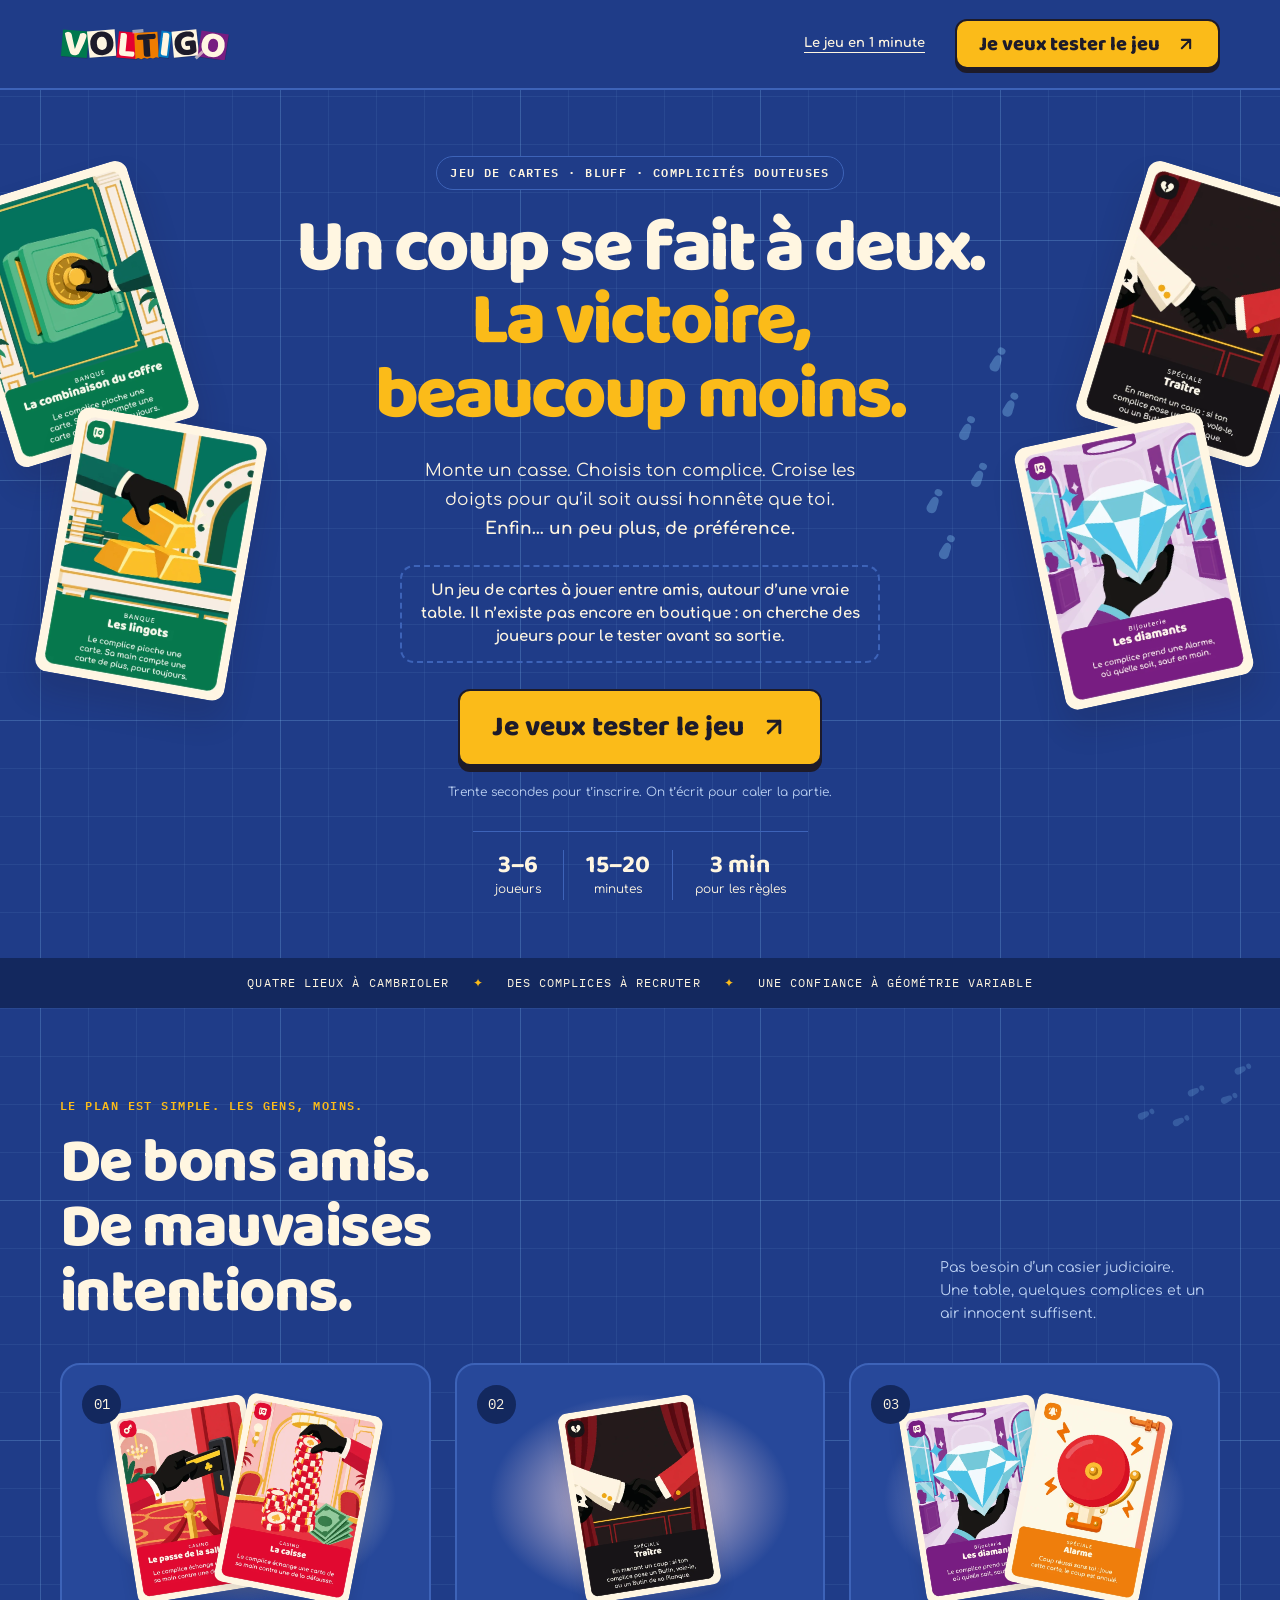
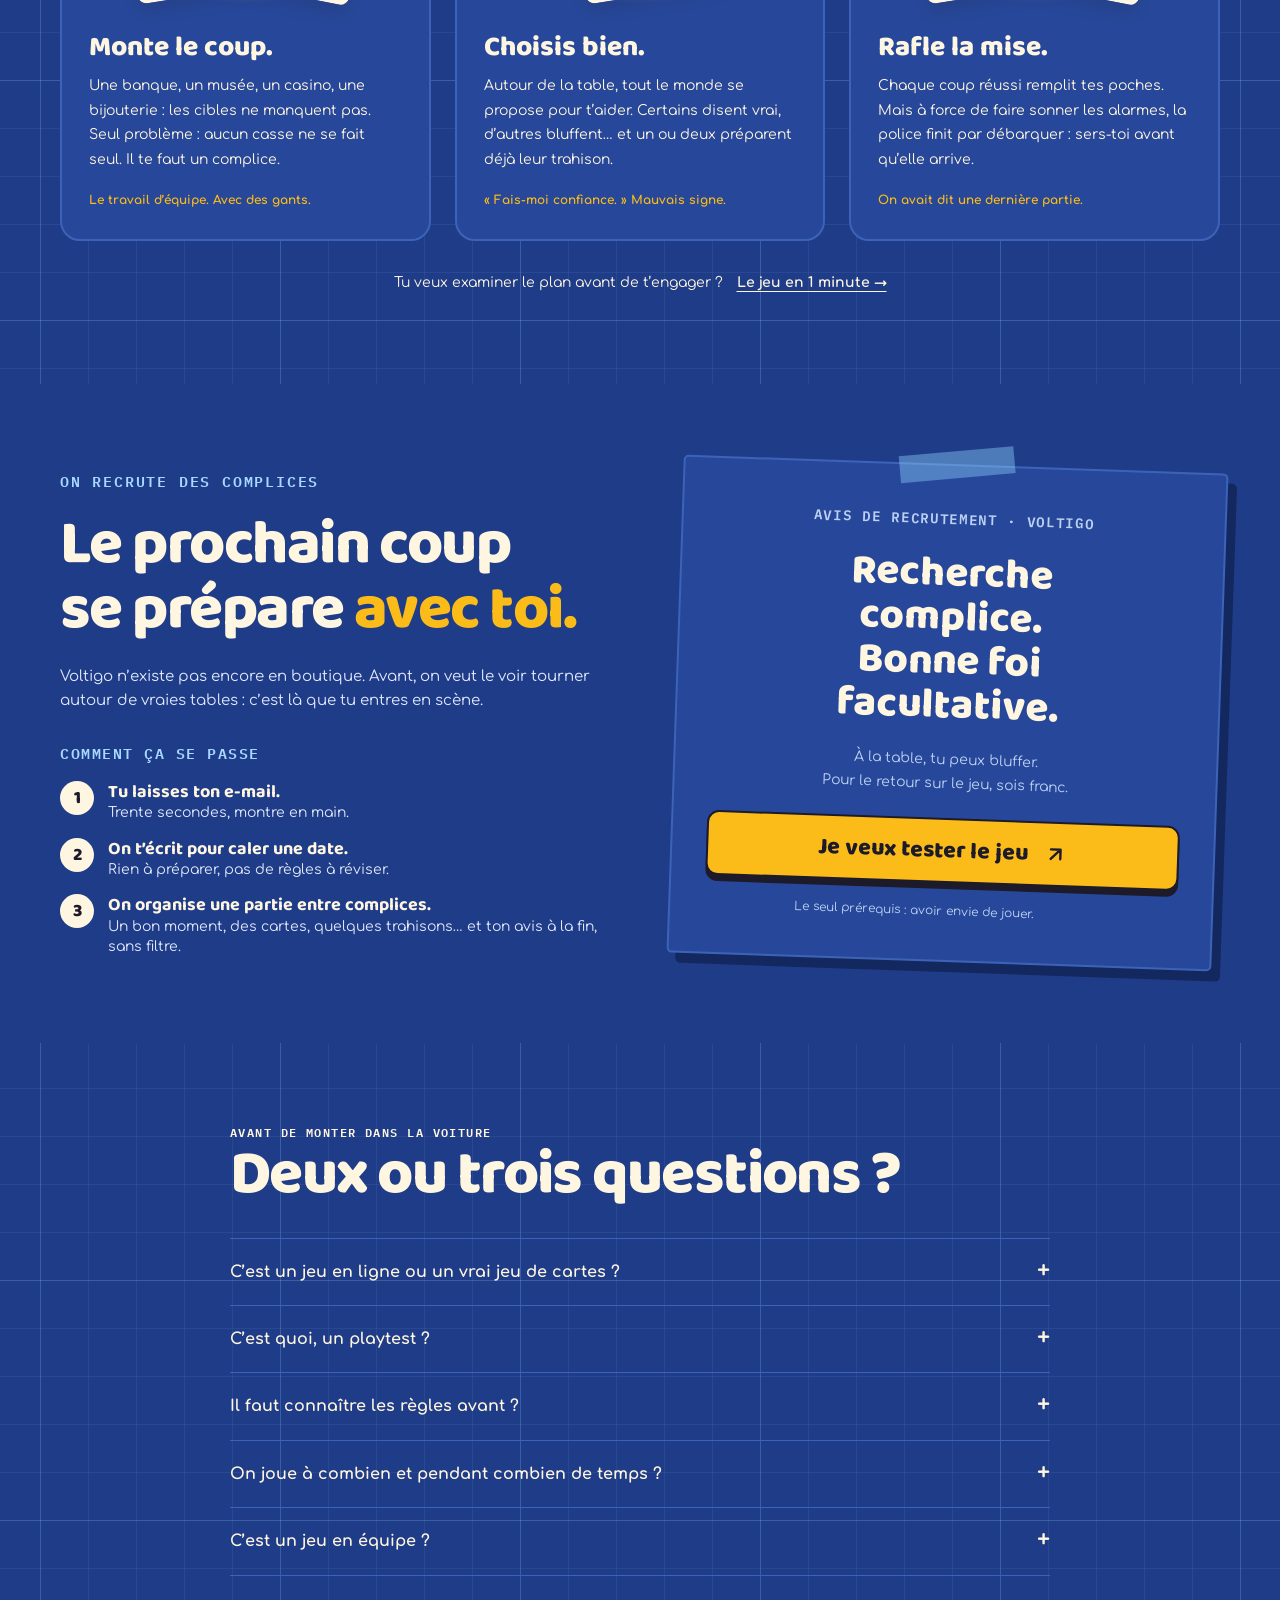
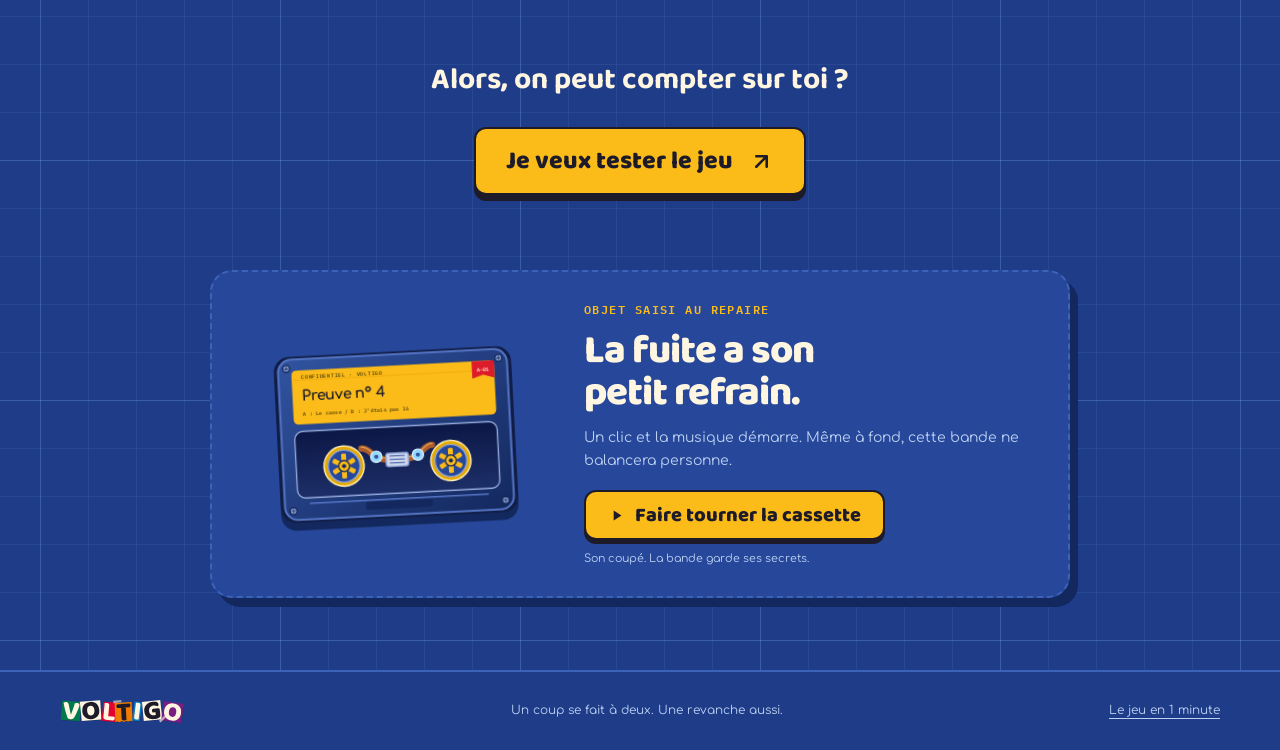
==== index.html @ 8e14813a "Landing hero: mention the launch and what happens after signing up Co-Authored-By: Claude Opus 5.5 <" ====
<!doctype html>
<html lang="fr">
<head>
<meta charset="utf-8"><meta name="viewport" content="width=device-width, initial-scale=1">
<title>Voltigo. Un coup se fait à deux.</title>
<link rel="icon" type="image/svg+xml" href="favicon.svg">
<meta name="description" content="Un jeu de cartes de bluff, à jouer autour d’une vraie table, de 3 à 6 voleurs. On cherche des joueurs pour le tester.">
<meta name="theme-color" content="#1f3c88">
<meta property="og:title" content="Voltigo. Un coup se fait à deux.">
<meta property="og:description" content="Un jeu de cartes de bluff, à jouer autour d’une vraie table, de 3 à 6 voleurs. On cherche des joueurs pour le tester.">
<meta property="og:type" content="website">
<meta property="og:url" content="https://raphaelsimeonin-design.github.io/Voltigo/">
<meta property="og:image" content="https://raphaelsimeonin-design.github.io/Voltigo/og-voltigo.png">
<meta property="og:image:width" content="1200"><meta property="og:image:height" content="630">
<meta property="og:image:alt" content="Voltigo, jeu de bluff pour 3 à 6 voleurs, avec deux mains gantées qui tentent d’attraper le logo.">
<meta name="twitter:card" content="summary_large_image">
<meta name="twitter:title" content="Voltigo. Un coup se fait à deux.">
<meta name="twitter:description" content="Un jeu de cartes de bluff, à jouer autour d’une vraie table, de 3 à 6 voleurs. On cherche des joueurs pour le tester.">
<meta name="twitter:image" content="https://raphaelsimeonin-design.github.io/Voltigo/og-voltigo.png">
<link rel="preconnect" href="https://fonts.googleapis.com"><link rel="preconnect" href="https://fonts.gstatic.com" crossorigin>
<link href="https://fonts.googleapis.com/css2?family=Baloo+2:wght@600;700;800&family=Comfortaa:wght@400;500;600;700&family=IBM+Plex+Mono:wght@400;600&display=swap" rel="stylesheet">
<link rel="stylesheet" href="landing.css"><script src="playtest-config.js" defer></script><script src="landing-music.js" defer></script>
</head>
<body>
<a class="skip" href="#contenu">Aller au contenu</a>
<header class="topbar"><div class="shell"><a class="brand" href="index.html" aria-label="Voltigo — accueil"><img src="voltigo-logo.svg" alt="Voltigo" width="170" height="32"></a><nav class="topnav" aria-label="Navigation principale"><a class="quiet-link" href="regles.html">Le jeu en 1 minute</a><a class="button small" data-playtest href="inscription.html">Je veux tester le jeu <svg class="button-arrow" aria-hidden="true" focusable="false" viewBox="0 0 24 24"><path d="M7 17 17 7M7 7h10v10"/></svg></a></nav></div></header>
<main id="contenu">
<section class="hero" aria-labelledby="hero-title">
<svg class="footprints" viewBox="0 0 90 235" aria-hidden="true"><defs><g id="foot"><ellipse cx="8" cy="4" rx="4" ry="3.4"/><path d="M8 9C3 9 4 16 3 20C2 28 14 28 13 20C12 16 13 9 8 9Z"/></g></defs><use href="#foot" x="20" y="10"/><use href="#foot" x="50" y="46"/><use href="#foot" x="20" y="85"/><use href="#foot" x="50" y="123"/><use href="#foot" x="20" y="165"/><use href="#foot" x="50" y="202"/></svg>
<div class="hero-copy"><p class="eyebrow">Jeu de cartes · Bluff · Complicités douteuses</p><h1 id="hero-title">Un coup se fait à deux.<span>La victoire,<br>beaucoup moins.</span></h1><p class="intro">Monte un casse. Choisis ton complice. Croise les doigts pour qu’il soit aussi honnête que toi.<br><strong>Enfin… un peu plus, de préférence.</strong></p><p class="what">Un jeu de cartes à jouer entre amis, autour d’une vraie table. Il n’existe pas encore en boutique : on cherche des joueurs pour le tester avant sa sortie.</p><a class="button" data-playtest href="inscription.html">Je veux tester le jeu <svg class="button-arrow" aria-hidden="true" focusable="false" viewBox="0 0 24 24"><path d="M7 17 17 7M7 7h10v10"/></svg></a><p class="micro">Trente secondes pour t’inscrire. On t’écrit pour caler la partie.</p><ul class="facts" aria-label="Le jeu en bref"><li><strong>3–6</strong>joueurs</li><li><strong>15–20</strong>minutes</li><li><strong>3 min</strong>pour les règles</li></ul></div>
<div class="card-spread" aria-hidden="true"><img class="scattered c1" src="cartes/01-la-combinaison-du-coffre.webp" width="512" height="715" alt=""><img class="scattered c2" src="cartes/02-les-lingots.webp" width="512" height="715" alt=""><img class="scattered c3" src="cartes/09-traitre.webp" width="512" height="715" alt=""><img class="scattered c4" src="cartes/08-les-diamants.webp" width="512" height="715" alt=""></div>
</section>
<div class="ticker">Quatre lieux à cambrioler <span>✦</span> Des complices à recruter <span>✦</span> Une confiance à géométrie variable</div>
<section class="pitch shell" aria-labelledby="pitch-title"><svg class="footprints" viewBox="0 0 90 235" aria-hidden="true"><use href="#foot" x="20" y="10"/><use href="#foot" x="50" y="46"/><use href="#foot" x="20" y="85"/><use href="#foot" x="50" y="123"/><use href="#foot" x="20" y="165"/></svg><div class="section-top"><div><p class="eyebrow">Le plan est simple. Les gens, moins.</p><h2 id="pitch-title">De bons amis.<br>De mauvaises intentions.</h2></div><p>Pas besoin d’un casier judiciaire.<br>Une table, quelques complices et un air innocent suffisent.</p></div>
<div class="steps">
<article class="step"><span class="number" aria-hidden="true">01</span><div class="step-art card-pair"><img src="cartes/05-le-passe-de-la-salle-privee.webp" alt="La clé du Casino" width="512" height="715" loading="lazy"><img src="cartes/06-la-caisse.webp" alt="Le butin du Casino" width="512" height="715" loading="lazy"></div><h3>Monte le coup.</h3><p>Une banque, un musée, un casino, une bijouterie : les cibles ne manquent pas. Seul problème : aucun casse ne se fait seul. Il te faut un complice.</p><p class="aside">Le travail d’équipe. Avec des gants.</p></article>
<article class="step"><span class="number" aria-hidden="true">02</span><div class="step-art"><img src="cartes/09-traitre.webp" alt="La carte du Traître" width="512" height="715" loading="lazy"></div><h3>Choisis bien.</h3><p>Autour de la table, tout le monde se propose pour t’aider. Certains disent vrai, d’autres bluffent… et un ou deux préparent déjà leur trahison.</p><p class="aside">« Fais-moi confiance. » Mauvais signe.</p></article>
<article class="step"><span class="number" aria-hidden="true">03</span><div class="step-art card-pair"><img src="cartes/08-les-diamants.webp" alt="Les diamants" width="512" height="715" loading="lazy"><img src="cartes/10-alarme.webp" alt="L’Alarme" width="512" height="715" loading="lazy"></div><h3>Rafle la mise.</h3><p>Chaque coup réussi remplit tes poches. Mais à force de faire sonner les alarmes, la police finit par débarquer : sers-toi avant qu’elle arrive.</p><p class="aside">On avait dit une dernière partie.</p></article>
</div><div class="callout"><span>Tu veux examiner le plan avant de t’engager ?</span><a href="regles.html">Le jeu en 1 minute →</a></div></section>
<section class="playtest" aria-labelledby="playtest-title"><div class="shell playtest-grid"><div><p class="eyebrow">On recrute des complices</p><h2 id="playtest-title">Le prochain coup<br>se prépare <span>avec toi.</span></h2><p>Voltigo n’existe pas encore en boutique. Avant, on veut le voir tourner autour de vraies tables : c’est là que tu entres en scène.</p><p class="howto-title">Comment ça se passe</p><ol class="howto"><li><strong>Tu laisses ton e-mail.</strong><span>Trente secondes, montre en main.</span></li><li><strong>On t’écrit pour caler une date.</strong><span>Rien à préparer, pas de règles à réviser.</span></li><li><strong>On organise une partie entre complices.</strong><span>Un bon moment, des cartes, quelques trahisons… et ton avis à la fin, sans filtre.</span></li></ol></div><div class="invitation"><p class="eyebrow">Avis de recrutement · Voltigo</p><h3>Recherche complice.<br>Bonne foi facultative.</h3><p>À la table, tu peux bluffer.<br>Pour le retour sur le jeu, sois franc.</p><a class="button" data-playtest href="inscription.html">Je veux tester le jeu <svg class="button-arrow" aria-hidden="true" focusable="false" viewBox="0 0 24 24"><path d="M7 17 17 7M7 7h10v10"/></svg></a><p class="micro">Le seul prérequis : avoir envie de jouer.</p></div></div></section>
<section class="questions shell" aria-labelledby="faq-title"><p class="eyebrow">Avant de monter dans la voiture</p><h2 id="faq-title">Deux ou trois questions ?</h2><details><summary>C’est un jeu en ligne ou un vrai jeu de cartes ?</summary><p>Un vrai jeu de cartes, qui se joue autour d’une table, entre amis. Il n’existe encore qu’en prototype : c’est pour ça qu’on cherche des joueurs pour le tester.</p></details><details><summary>C’est quoi, un playtest ?</summary><p>C’est une partie d’un jeu encore en développement. Tu joues, tu réagis et tu partages ton avis. Tes retours aident à repérer ce qui fonctionne et ce qu’il faut améliorer.</p></details><details><summary>Il faut connaître les règles avant ?</summary><p>Non. Elles s’expliquent en environ trois minutes. Si tu aimes arriver avec un coup d’avance, <a href="regles.html">les règles et une partie illustrée sont ici</a>.</p></details><details><summary>On joue à combien et pendant combien de temps ?</summary><p>Voltigo se joue de 3 à 6 joueurs. Une partie dure environ 15 à 20 minutes. Juste assez pour monter un beau coup… et réclamer une revanche.</p></details><details><summary>C’est un jeu en équipe ?</summary><p>Les coups se font à deux, mais chacun remplit sa propre Planque. Tu peux changer de complice à chaque tour. Les alliances durent parfois moins longtemps que les chips.</p></details></section>
<div class="bottom-cta"><p>Alors, on peut compter sur toi ?</p><a class="button" data-playtest href="inscription.html">Je veux tester le jeu <svg class="button-arrow" aria-hidden="true" focusable="false" viewBox="0 0 24 24"><path d="M7 17 17 7M7 7h10v10"/></svg></a></div>
<section class="sound-easter" aria-labelledby="sound-title">
<div class="sound-cassette" aria-hidden="true">
  <svg class="cassette-art" viewBox="0 0 360 255" role="presentation">
    <defs>
      <linearGradient id="tape-shell" x1="0" y1="0" x2="1" y2="1"><stop stop-color="#3153a0"/><stop offset="1" stop-color="#13285e"/></linearGradient>
      <linearGradient id="tape-window" x1="0" y1="0" x2="0" y2="1"><stop stop-color="#0b1745"/><stop offset="1" stop-color="#1d2f68"/></linearGradient>
    </defs>
    <rect x="9" y="8" width="342" height="239" rx="22" fill="#101d46"/>
    <rect x="15" y="12" width="330" height="231" rx="19" fill="url(#tape-shell)" stroke="#5474c4" stroke-width="3"/>
    <g class="cassette-screw" fill="#92a6d8" stroke="#13285e" stroke-width="2">
      <circle cx="27" cy="25" r="5"/><circle cx="333" cy="25" r="5"/><circle cx="27" cy="230" r="5"/><circle cx="333" cy="230" r="5"/>
    </g>
    <g stroke="#13285e" stroke-width="1.5" opacity=".8"><path d="M24 25h6M330 25h6M24 230h6M330 230h6"/><path d="M27 22v6M333 22v6M27 227v6M333 227v6"/></g>
    <rect x="34" y="28" width="292" height="78" rx="7" fill="#fbbb19"/>
    <path d="M34 42h292" stroke="#e9a900" stroke-width="1"/>
    <text x="48" y="40" fill="#51400b" font-family="IBM Plex Mono,monospace" font-size="7.5" font-weight="600" letter-spacing="1">CONFIDENTIEL · VOLTIGO</text>
    <text x="48" y="72" fill="#1d1b2a" font-family="Baloo 2,Arial,sans-serif" font-size="21" font-weight="800" letter-spacing="-.4">Preuve n° 4</text>
    <text x="48" y="94" fill="#51400b" font-family="IBM Plex Mono,monospace" font-size="7" font-weight="600" letter-spacing=".3">A : Le casse  /  B : J’étais pas là</text>
    <path d="M294 28h32v25l-16-5-16 5z" fill="#dc1c2b"/>
    <text x="310" y="43" text-anchor="middle" fill="#fff6e1" font-family="IBM Plex Mono,monospace" font-size="7" font-weight="600">A-01</text>
    <rect x="34" y="116" width="292" height="96" rx="12" fill="url(#tape-window)" stroke="#92a6d8" stroke-width="2"/>
    <path d="M129 145c10 0 13 8 21 13 6 4 10 5 18 5h24c8 0 12-1 18-5 8-5 11-13 21-13" fill="none" stroke="#ac5d29" stroke-width="9" stroke-linecap="round"/>
    <path d="M129 143c10 0 13 8 21 13 6 4 10 5 18 5h24c8 0 12-1 18-5 8-5 11-13 21-13" fill="none" stroke="#f4b45d" stroke-width="1.5" stroke-linecap="round"/>
    <g fill="#92d8ff" stroke="#d4efff" stroke-width="2"><circle cx="150" cy="158" r="8"/><circle cx="210" cy="158" r="8"/></g>
    <g fill="#3153a0"><circle cx="150" cy="158" r="3"/><circle cx="210" cy="158" r="3"/></g>
    <rect x="164" y="154" width="32" height="19" rx="3" fill="#d2d9ee" stroke="#92a6d8" stroke-width="2"/>
    <path d="M169 158h22M169 163h22M169 168h22" stroke="#3153a0" stroke-width="1.5"/>
    <g transform="translate(103 169)"><g class="cassette-spool cassette-spool-left">
      <circle r="29" fill="#e5a900" stroke="#fff0bd" stroke-width="2"/>
      <circle r="23" fill="#27489a" stroke="#92a6d8" stroke-width="2"/>
      <g fill="#fbbb19"><rect x="-3.5" y="-18" width="7" height="11" rx="2"/><rect x="-3.5" y="-18" width="7" height="11" rx="2" transform="rotate(60)"/><rect x="-3.5" y="-18" width="7" height="11" rx="2" transform="rotate(120)"/><rect x="-3.5" y="-18" width="7" height="11" rx="2" transform="rotate(180)"/><rect x="-3.5" y="-18" width="7" height="11" rx="2" transform="rotate(240)"/><rect x="-3.5" y="-18" width="7" height="11" rx="2" transform="rotate(300)"/></g>
      <circle r="8" fill="#fbbb19" stroke="#13285e" stroke-width="2"/><circle r="3" fill="#13285e"/>
    </g></g>
    <g transform="translate(257 169)"><g class="cassette-spool cassette-spool-right">
      <circle r="29" fill="#e5a900" stroke="#fff0bd" stroke-width="2"/>
      <circle r="23" fill="#27489a" stroke="#92a6d8" stroke-width="2"/>
      <g fill="#fbbb19"><rect x="-3.5" y="-18" width="7" height="11" rx="2"/><rect x="-3.5" y="-18" width="7" height="11" rx="2" transform="rotate(60)"/><rect x="-3.5" y="-18" width="7" height="11" rx="2" transform="rotate(120)"/><rect x="-3.5" y="-18" width="7" height="11" rx="2" transform="rotate(180)"/><rect x="-3.5" y="-18" width="7" height="11" rx="2" transform="rotate(240)"/><rect x="-3.5" y="-18" width="7" height="11" rx="2" transform="rotate(300)"/></g>
      <circle r="8" fill="#fbbb19" stroke="#13285e" stroke-width="2"/><circle r="3" fill="#13285e"/>
    </g></g>
    <path d="M51 220h258" stroke="#5474c4" stroke-width="2"/>
    <g fill="#13285e"><rect x="132" y="222" width="96" height="12" rx="3"/><rect x="139" y="225" width="14" height="6" rx="1"/><rect x="161" y="225" width="14" height="6" rx="1"/><rect x="185" y="225" width="14" height="6" rx="1"/><rect x="207" y="225" width="14" height="6" rx="1"/></g>
  </svg>
</div>
<div class="sound-copy">
  <p class="eyebrow">Objet saisi au repaire</p>
  <h2 id="sound-title">La fuite a son petit refrain.</h2>
  <p class="sound-warning">Un clic et la musique démarre. Même à fond, cette bande ne balancera personne.</p>
  <button class="button small sound-toggle" type="button" id="heist-toggle" aria-controls="heist-audio">
    <svg class="sound-toggle-icon" viewBox="0 0 24 24" aria-hidden="true"><path data-heist-icon="play" d="M8 5v14l11-7z"/><path data-heist-icon="pause" d="M7 5h4v14H7zM15 5h4v14h-4z" hidden/></svg>
    <span data-heist-label>Faire tourner la cassette</span>
  </button>
  <p class="sound-status" id="heist-status" role="status" aria-live="polite">Son coupé. La bande garde ses secrets.</p>
  <audio id="heist-audio" preload="none"><source src="song.mp3" type="audio/mpeg">Ton navigateur ne peut pas lire ce fichier audio.</audio>
</div>
</section>
</main><footer class="footer"><div class="shell"><img src="voltigo-logo.svg" alt="Voltigo" width="125" height="24"><span>Un coup se fait à deux. Une revanche aussi.</span><a href="regles.html">Le jeu en 1 minute</a></div></footer>
</body></html>
---- landing.css ----
:root{--cream:#fff6e1;--ink:#fff6e1;--green:#00794e;--gold:#fbbb19;--blue:#1f3c88;--bg:#1f3c88;--muted:#bbd0f2;--line:#3d63b8;--paper:#27489a;--surface-2:#2e54ab;--plaque:#13285e;--sky:#92d8ff;--button-ink:#1d1b2a;--plan-fin:rgba(146,216,255,.08);--plan-gros:rgba(146,216,255,.16);color-scheme:dark}
*{box-sizing:border-box}html{scroll-behavior:smooth;scroll-padding-top:100px}body{margin:0;color:var(--ink);background:var(--cream);font-family:Comfortaa,Arial,sans-serif;line-height:1.65}a{color:inherit}button,input{font:inherit}img{max-width:100%;display:block}h1,h2,h3,.button,.display{font-family:'Baloo 2',Arial,sans-serif;font-weight:800;line-height:1.05}h1,h2,h3,p{margin:0}h1,h2{text-wrap:balance}h2{font-size:clamp(36px,5vw,62px);letter-spacing:-.025em}h3{font-size:28px}p{max-width:60ch}.shell{width:min(1160px,calc(100% - 48px));margin-inline:auto}.skip{position:fixed;top:8px;left:8px;transform:translateY(-160%);z-index:100;background:var(--cream);padding:12px}.skip:focus{transform:none}a:focus-visible,button:focus-visible,input:focus-visible,summary:focus-visible{outline:3px solid #007ac3;outline-offset:5px}.topbar{position:sticky;top:0;z-index:30;background:var(--cream);border-bottom:2px solid var(--line)}.topbar .shell{min-height:88px;display:flex;align-items:center;justify-content:space-between;gap:24px}.brand{display:block;flex:none;width:170px}.topnav{display:flex;align-items:center;gap:30px}.quiet-link{font-size:13px;text-underline-offset:5px;font-weight:700}.button{display:inline-flex;align-items:center;justify-content:center;gap:16px;min-height:64px;padding:17px 30px;background:var(--gold);color:var(--ink);border:2px solid var(--ink);border-radius:12px;box-shadow:0 6px 0 var(--ink);font-size:25px;text-decoration:none;cursor:pointer;transition:transform .18s,box-shadow .18s;line-height:1.2;text-align:center}.button:hover{transform:translateY(-2px);box-shadow:0 8px 0 var(--ink);background:#ffc936}.button:active{transform:translateY(4px);box-shadow:0 2px 0 var(--ink)}.button.small{min-height:48px;padding:11px 22px;font-size:20px;box-shadow:0 4px 0 var(--ink)}.eyebrow{font-family:'IBM Plex Mono',monospace;font-size:12px;font-weight:600;text-transform:uppercase;letter-spacing:.12em}.blueprint{background-image:linear-gradient(#8a5a0010 1px,transparent 1px),linear-gradient(90deg,#8a5a0010 1px,transparent 1px);background-size:48px 48px}.hero{position:relative;isolation:isolate;overflow:hidden;padding:66px 0 58px;min-height:690px}.hero-copy{position:relative;z-index:2;max-width:720px;margin:auto;text-align:center}.hero .eyebrow{display:inline-block;border:1px solid var(--line);background:var(--cream);padding:6px 13px;border-radius:30px;margin-bottom:22px}.hero h1{font-size:clamp(48px,5.8vw,80px);letter-spacing:-.04em;line-height:.99}.hero h1 span{color:var(--green);display:block}.hero .intro{max-width:470px;margin:25px auto 27px;font-size:17px;line-height:1.7}.hero .button{font-size:28px;padding:20px 32px;min-height:76px}.micro{font-size:12px;line-height:1.5}.hero .micro{margin:17px auto 24px;color:var(--muted)}.facts{display:flex;justify-content:center;gap:0;list-style:none;padding:0;margin:30px auto 0;width:fit-content;border-top:1px solid var(--line);padding-top:18px}.facts li{padding:0 22px;font-size:12px}.facts li+li{border-left:1px solid var(--line)}.facts strong{display:block;font-family:'Baloo 2',sans-serif;font-size:25px;line-height:1.2}.scattered{position:absolute;width:clamp(140px,15vw,210px);height:auto;border-radius:13px;box-shadow:0 20px 30px #1d1b2a28;z-index:1;pointer-events:none}.c1{left:max(-65px,calc(50% - 665px));top:90px;transform:rotate(-17deg)}.c2{left:max(-35px,calc(50% - 585px));top:330px;transform:rotate(10deg)}.c3{right:max(-65px,calc(50% - 660px));top:90px;transform:rotate(17deg)}.c4{right:max(-35px,calc(50% - 590px));top:337px;transform:rotate(-12deg)}.stamp{display:inline-block;border:2px solid currentColor;color:var(--green);font-family:'IBM Plex Mono',monospace;letter-spacing:.08em;text-transform:uppercase;font-weight:600;padding:5px 13px;rotate:-5deg;font-size:12px}.footprints{position:absolute;width:90px;height:235px;fill:#b99a55;opacity:.32;pointer-events:none;z-index:0}.hero .footprints{left:calc(50% + 290px);top:245px;rotate:24deg}.ticker{background:var(--ink);color:var(--cream);padding:15px 24px;text-align:center;font-family:'IBM Plex Mono',monospace;text-transform:uppercase;font-size:12px;letter-spacing:.09em}.ticker span{color:var(--gold);margin:0 15px}.pitch{position:relative;padding:88px 0 90px}.section-top{display:flex;align-items:end;justify-content:space-between;gap:35px;margin-bottom:38px}.section-top h2{max-width:650px}.section-top .eyebrow{margin-bottom:14px;color:var(--green)}.section-top>p{max-width:280px;color:var(--muted);font-size:14px}.steps{display:grid;grid-template-columns:repeat(3,1fr);gap:24px}.step{position:relative;padding:25px 27px 28px;background:var(--paper);border:2px solid var(--line);border-radius:20px}.step .number{display:inline-grid;place-items:center;width:39px;height:39px;background:var(--ink);color:var(--cream);border-radius:50%;font-family:'IBM Plex Mono',monospace;font-size:14px;position:absolute;top:20px;left:20px;z-index:2}.step-art{height:218px;position:relative;display:flex;align-items:center;justify-content:center;margin-bottom:25px}.step-art img{height:192px;width:auto;border-radius:9px;box-shadow:0 9px 14px #1d1b2a20;transform:rotate(-9deg)}.step-art img+img{margin-left:-30px;transform:rotate(11deg)}.step:nth-child(1) .step-art{background:radial-gradient(ellipse,#fff6e1 0,transparent 68%)}.step:nth-child(2) .step-art{background:radial-gradient(ellipse,#fadaDe 0,transparent 68%)}.step:nth-child(3) .step-art{background:radial-gradient(ellipse,#ded5eb 0,transparent 68%)}.step h3{margin-bottom:12px}.step p{font-size:14px;line-height:1.75}.step .aside{font-size:12px;margin-top:18px;color:var(--green);font-weight:700}.callout{margin-top:30px;display:flex;justify-content:center;gap:14px;align-items:center;font-size:14px;text-align:center}.callout a{font-weight:700;text-underline-offset:4px}.playtest{background:var(--blue);color:var(--cream);position:relative;overflow:hidden;padding:80px 0}.playtest-grid{display:grid;grid-template-columns:1fr 1fr;gap:70px;align-items:center}.playtest .eyebrow{color:#a7d8ff;margin-bottom:18px}.playtest h2{margin-bottom:22px}.playtest h2 span{color:var(--gold)}.playtest p{font-size:15px;color:#e1e8fa}.checklist{padding:0;margin:24px 0 0;list-style:none;display:grid;gap:12px;font-size:14px}.checklist li{display:flex;gap:12px}.checklist-arrow{width:1.1em;height:1.1em;flex:none;margin-top:.2em;fill:none;stroke:var(--gold);stroke-width:2.5;stroke-linecap:round;stroke-linejoin:round}.invitation{position:relative;background:var(--cream);color:var(--ink);padding:40px 34px;border:2px solid var(--ink);box-shadow:9px 10px 0 #13285e;rotate:2deg;border-radius:5px;text-align:center}.invitation::before{content:'';position:absolute;width:115px;height:27px;background:#fff6e199;left:calc(50% - 57px);top:-15px;rotate:-7deg}.invitation .eyebrow{color:var(--muted);margin:0 0 23px}.invitation h3{font-size:42px;max-width:330px;margin:0 auto 20px}.invitation p{color:var(--muted);font-size:14px;margin:0 auto 23px}.invitation .button{width:100%;font-size:23px}.invitation .micro{margin:19px 0 0;font-size:12px}.questions{padding:80px 0;max-width:820px}.questions h2{margin-bottom:30px}.questions details{border-top:1px solid var(--line);padding:20px 0}.questions details:last-child{border-bottom:1px solid var(--line)}.questions summary{font-weight:700;font-size:16px;cursor:pointer;list-style:none;display:flex;justify-content:space-between;gap:24px}.questions summary::-webkit-details-marker{display:none}.questions summary::after{content:'+';font-size:24px;line-height:1}.questions details[open] summary::after{content:'−'}.questions details p{font-size:14px;color:var(--muted);margin-top:15px;max-width:68ch}.bottom-cta{text-align:center;padding:0 24px 75px}.bottom-cta p{margin:0 auto 22px;font-family:'Baloo 2',sans-serif;font-size:30px;font-weight:700}.footer{border-top:2px solid var(--line);padding:27px 0;background:var(--bg)}.footer .shell{display:flex;justify-content:space-between;align-items:center;gap:25px;font-size:12px;color:var(--muted)}.footer img{width:125px}.footer a{text-underline-offset:4px}.signup-page{min-height:100vh}.signup{max-width:580px;padding:64px 0 80px;margin:auto}.signup h1{font-size:clamp(44px,6vw,64px);margin:20px 0}.signup>p{color:var(--muted);margin-bottom:27px}.form-card{background:var(--paper);border:2px solid var(--line);border-radius:18px;padding:30px}.form-card label{display:block;font-size:14px;font-weight:700;margin-bottom:8px}.form-card label span{font-weight:400;color:var(--muted);font-size:12px}.form-card input{width:100%;min-height:52px;background:white;border:2px solid var(--line);border-radius:8px;padding:10px 13px;color:var(--ink);margin-bottom:23px}.form-card .button{width:100%;margin:9px 0 22px}.form-card .micro{color:var(--muted)}.form-card button:disabled{cursor:not-allowed;transform:none;box-shadow:none;background:var(--line);color:#554d40;border-color:var(--line)}.form-status{font-size:14px;padding:13px 15px;border-left:3px solid var(--green);background:#e7efdf;margin-bottom:24px}.signup-back{display:inline-block;margin-top:25px;font-size:13px;text-underline-offset:4px}[hidden]{display:none!important}
@media(min-width:1500px){.hero{padding-top:80px;padding-bottom:74px}}
@media(max-width:1050px){.hero-copy{max-width:610px}.hero h1{font-size:64px}.scattered{width:160px}.c1{left:-90px}.c2{left:-70px}.c3{right:-90px}.c4{right:-70px}.playtest-grid{gap:40px}.step{padding-inline:20px}}
@media(max-width:760px){.shell{width:calc(100% - 36px)}.topbar .shell{min-height:76px;gap:15px}.brand{width:126px}.topnav{gap:15px}.topnav .quiet-link{display:none}.button.small{font-size:17px;padding:10px 13px;min-height:44px}.hero{padding:40px 18px 38px;min-height:auto}.hero-copy{max-width:550px}.hero h1{font-size:clamp(43px,8.6vw,63px)}.hero .eyebrow{font-size:10px;letter-spacing:.07em;margin-bottom:22px}.hero .intro{font-size:15px;max-width:350px;margin-block:22px}.hero .button{font-size:23px;min-height:66px;padding:16px 22px}.hero .micro{max-width:260px}.hero .footprints{display:none}.scattered{position:relative;top:auto;left:auto;right:auto;width:95px;border-radius:7px;grid-row:1;box-shadow:0 10px 16px #1d1b2a22}.card-spread{height:154px;display:flex;justify-content:center;align-items:center;gap:6px;margin-top:20px;position:relative;z-index:1}.c1{transform:rotate(-17deg) translateY(10px)}.c2{transform:rotate(-5deg);margin-left:-22px}.c3{transform:rotate(7deg);margin-left:-22px}.c4{transform:rotate(19deg) translateY(10px);margin-left:-22px}.facts{margin-top:24px;padding-top:15px}.facts li{padding:0 13px;font-size:10px}.facts strong{font-size:23px}.ticker{font-size:10px;padding:16px}.ticker span{margin:0 5px}.pitch{padding-block:55px}.section-top{display:block}.section-top>p{margin-top:18px;max-width:100%}.steps{grid-template-columns:1fr;gap:20px}.step{display:grid;grid-template-columns:135px 1fr;column-gap:18px;align-items:center;padding:20px}.step-art{grid-row:1 / 4;height:175px;margin:0}.step-art img{height:146px}.step .number{width:29px;height:29px;top:11px;left:10px;font-size:11px}.step h3{font-size:25px;margin-bottom:8px}.step p{font-size:12px;line-height:1.65}.step .aside{font-size:11px;margin-top:10px}.callout{display:block}.callout a{display:block;margin-top:8px}.playtest{padding:55px 0}.playtest-grid{grid-template-columns:1fr;gap:45px}.invitation{rotate:1deg;padding:32px 24px;margin-inline:5px}.invitation h3{font-size:36px}.questions{padding-block:55px}.questions summary{font-size:14px}.footer .shell{flex-wrap:wrap;justify-content:center;text-align:center}.signup{padding-block:35px 55px}.form-card{padding:24px}.bottom-cta{padding-bottom:55px}.bottom-cta p{font-size:26px}}
@media(max-width:380px){.brand{width:102px}.button.small{font-size:15px;padding-inline:10px}.hero h1{font-size:41px}.step{grid-template-columns:100px 1fr;padding:18px;gap:15px}.step-art img{height:122px}.step-art img+img{margin-left:-45px}.facts li{padding-inline:9px}}
@media(prefers-reduced-motion:reduce){html{scroll-behavior:auto}*,*::before,*::after{transition:none!important;animation:none!important}}
.pitch>.footprints{right:0;top:18px;rotate:65deg;width:62px;height:162px;opacity:.2}.topnav{min-width:0}
@media(max-width:760px){.topnav{flex:1;justify-content:flex-end}.topnav .button.small{max-width:190px;gap:8px;font-size:16px}.pitch>.footprints{display:none}}
@media(max-width:380px){.brand{width:90px}.topnav .button.small{font-size:15px;max-width:180px}}
.form-status[data-kind="error"]{background:#fadaDe;border-color:#dc1c2b;color:#651421}.form-status[data-kind="success"]{padding:24px;font-size:18px;margin-bottom:0}.form-card[aria-busy="true"] .button{cursor:wait}

/* Remerciement après réception de la demande de playtest. */
.thanks{max-width:1120px;text-align:center;padding-block:24px 36px}
.thanks-summary{min-width:0}
.thanks-listening{min-width:0}
.thanks-cards{height:115px;display:flex;align-items:center;justify-content:center;position:relative;margin-bottom:10px}
.thanks-cards img{width:82px;height:auto;border-radius:7px;box-shadow:0 10px 22px #1d1b2a25;transform:rotate(-15deg)}
.thanks-cards img:last-child{transform:rotate(13deg);margin-left:16px}
.thanks-check{position:absolute;left:calc(50% - 21px);top:43px;z-index:1;display:grid;place-items:center;width:42px;height:42px;border-radius:50%;background:var(--green);color:var(--cream);border:3px solid var(--cream);font-size:23px;font-weight:700}
.thanks h1{font-size:clamp(38px,4.2vw,50px);letter-spacing:-.03em;margin:15px 0 12px}
.thanks h1 span{color:var(--green)}
.thanks-lead{margin:0 auto;font-size:16px;line-height:1.7;max-width:540px}
.thanks-note{max-width:560px;margin:17px auto;background:var(--paper);border:2px solid var(--line);border-radius:18px;padding:18px 22px}
.thanks-note>p{font-size:14px;margin:auto}
.thanks-note .thanks-joke{font-family:'Baloo 2',sans-serif;font-size:22px;line-height:1.2;color:var(--green);margin-top:14px;font-weight:700}
.thanks-summary>.button{margin-top:2px}
.thanks-summary>.micro{margin:14px auto 0;color:var(--muted);max-width:450px}
.thanks-listen{max-width:38ch;margin:0 auto 22px;padding-top:8px}
.thanks-listening .sound-easter{width:100%;max-width:none;margin:0;padding:24px;grid-template-columns:minmax(130px,.8fr) minmax(0,1.2fr);gap:22px}
.thanks-listening .sound-cassette{max-width:200px}
.thanks-listening .sound-copy h2{font-size:clamp(27px,3.4vw,35px)}
.thanks-listening .sound-copy .sound-warning{font-size:13px;margin-bottom:14px}
.thanks-listening .sound-toggle{font-size:15px;padding-inline:12px;gap:7px}
.thanks>.signup-back{grid-column:1/-1;justify-self:center;margin-top:12px}
@media(min-width:1000px){.thanks{display:grid;grid-template-columns:minmax(0,1.05fr) minmax(0,.95fr);column-gap:42px;row-gap:0;align-items:center}}
@media(max-width:999px){.thanks{padding-block:28px 45px}.thanks-summary{margin-bottom:25px}.thanks-listen{padding-top:0;margin-bottom:22px}.thanks-listening .sound-easter{width:min(100%,680px);margin-inline:auto}}
@media(max-width:760px){.thanks-cards{height:135px;margin-bottom:20px}.thanks-cards img{width:85px}.thanks-check{top:52px}.thanks-lead{font-size:15px}.thanks-note{padding:21px}.thanks-summary>.button{font-size:22px;padding-inline:20px}.thanks-listen{margin-bottom:24px;padding-top:4px}.thanks-listening .sound-easter{width:min(100%,500px);grid-template-columns:1fr;gap:22px;margin:0 auto;padding:23px 20px}}

/* Même palette bleue et même trame de plan que la page de règles. */
body,.topbar,.skip,.hero .eyebrow{background-color:var(--bg)}
body,.blueprint{background-image:linear-gradient(to right,var(--plan-gros) 1px,transparent 1px),linear-gradient(to bottom,var(--plan-gros) 1px,transparent 1px),linear-gradient(to right,var(--plan-fin) 1px,transparent 1px),linear-gradient(to bottom,var(--plan-fin) 1px,transparent 1px);background-size:240px 240px,240px 240px,48px 48px,48px 48px;background-position:50% 0}
.hero h1 span,.thanks h1 span,.thanks-note .thanks-joke,.stamp,.section-top .eyebrow,.step .aside{color:var(--gold)}
.footprints{fill:var(--sky)}
.button{color:var(--button-ink);border-color:var(--button-ink);box-shadow:0 6px 0 var(--button-ink)}
.button.small{box-shadow:0 4px 0 var(--button-ink)}
.button:hover{box-shadow:0 8px 0 var(--button-ink)}
.button:active{box-shadow:0 2px 0 var(--button-ink)}
.ticker,.step .number{background:var(--plaque);color:var(--cream)}
.invitation{background:var(--paper);color:var(--ink);border-color:var(--line)}
.invitation::before{background:#92d8ff66}
.invitation p,.invitation .eyebrow{color:var(--muted)}
.form-card input{background:var(--surface-2);color:var(--ink)}
.form-card input::placeholder{color:var(--muted);opacity:1}
.form-status{background:#1b4e3a;color:var(--cream);border-color:#9ccc8f}
.form-status[data-kind="error"]{background:#5a1f2a;color:var(--cream);border-color:#ff6b6b}
.form-card button:disabled{background:var(--line);color:var(--cream);border-color:var(--line);box-shadow:none}
a:focus-visible,button:focus-visible,input:focus-visible,summary:focus-visible{outline-color:var(--sky)}

.button-arrow{width:1em;height:1em;flex:none;fill:none;stroke:currentColor;stroke-width:2.5;stroke-linecap:round;stroke-linejoin:round}

.sound-easter{width:min(860px,calc(100% - 48px));margin:0 auto 72px;padding:28px 34px;display:grid;grid-template-columns:minmax(190px,.8fr) minmax(0,1.2fr);gap:38px;align-items:center;background:var(--paper);border:2px dashed var(--line);border-radius:22px;box-shadow:8px 9px 0 var(--plaque);color:var(--ink)}
.sound-cassette{width:100%;max-width:250px;aspect-ratio:360/255;margin:8px auto;rotate:-3deg;filter:drop-shadow(0 8px 0 #13285e)}
.cassette-art{display:block;width:100%;height:100%;overflow:visible}
.sound-copy .eyebrow{margin-bottom:10px;color:var(--gold)}
.sound-copy h2{margin-bottom:12px;font-size:clamp(29px,4vw,40px)}
.sound-copy .sound-warning{margin:0 0 18px;color:var(--muted);font-size:14px;line-height:1.65}
.sound-copy .sound-warning strong{color:var(--ink)}
.sound-toggle{gap:10px;font-size:17px}
.sound-toggle-icon{width:17px;height:17px;flex:none;fill:currentColor}
.sound-status{min-height:1.5em;margin:10px 0 0;color:var(--muted);font-size:11px}
.sound-easter.is-playing .cassette-spool-left{animation:heist-reel 1.8s linear infinite;transform-box:fill-box;transform-origin:center}
.sound-easter.is-playing .cassette-spool-right{animation:heist-reel-reverse 1.8s linear infinite;transform-box:fill-box;transform-origin:center}
.sound-easter audio{display:none}
@keyframes heist-reel{to{transform:rotate(360deg)}}
@keyframes heist-reel-reverse{to{transform:rotate(-360deg)}}
@media(max-width:760px){.sound-easter{width:calc(100% - 36px);grid-template-columns:1fr;gap:22px;margin-bottom:54px;padding:23px 20px}.sound-cassette{max-width:220px}.sound-copy{text-align:center}.sound-copy .eyebrow,.sound-copy .sound-warning,.sound-copy .sound-status{margin-inline:auto}.sound-toggle{margin-inline:auto}}
@media(prefers-reduced-motion:reduce){.sound-easter .cassette-spool{animation:none!important}}


/* Garde les décors dans la fenêtre et donne aux étapes une vraie colonne de lecture sur téléphone. */
html{overflow-x:hidden;overflow-x:clip}
@media(min-width:761px) and (max-width:1050px){.step-art.card-pair img{height:clamp(112px,15vw,192px)}}
@media(max-width:760px){
  .scattered{width:clamp(58px,25vw,95px)}
  .step{display:grid;grid-template-columns:minmax(0,1fr);gap:15px;padding:20px}
  .step .number{position:static;z-index:auto;justify-self:start;margin:0;width:34px;height:34px;font-size:12px}
  .step-art{grid-column:1;grid-row:auto;width:100%;height:175px;margin:0 0 4px;min-width:0}
  .step-art img{height:146px;max-width:100%}
  .step-art.card-pair img{height:146px}
  .step h3,.step p{min-width:0}
}
@media(max-width:380px){
  .topbar .shell{gap:10px}
  .topnav .button.small{gap:6px;padding-inline:8px;font-size:14px}
  .step{grid-template-columns:minmax(0,1fr);gap:13px;padding:18px}
  .step .number{width:32px;height:32px}
  .step-art{height:150px}
  .step-art img,.step-art.card-pair img{height:122px}
}

/* Ce qu'est le jeu, dit simplement (sous l'accroche) */
.hero .what{max-width:480px;margin:-6px auto 26px;padding:12px 18px;border:2px dashed var(--line);border-radius:14px;font-size:15px;line-height:1.55;font-weight:700;color:var(--cream)}
/* Comment ça se passe : trois étapes numérotées */
.howto-title{margin:28px 0 0;font-family:'IBM Plex Mono',monospace;font-size:12px;font-weight:600;letter-spacing:.1em;text-transform:uppercase;color:#a7d8ff!important}
.howto{list-style:none;counter-reset:etape;padding:0;margin:14px 0 0;display:grid;gap:14px}
.howto li{counter-increment:etape;display:grid;grid-template-columns:auto 1fr;column-gap:14px;align-items:center;font-size:14px;line-height:1.45;color:#e1e8fa}
.howto li::before{content:counter(etape);grid-row:span 2;align-self:start;display:grid;place-items:center;width:34px;height:34px;border-radius:50%;background:var(--cream);color:var(--button-ink);font:800 18px/1 'Baloo 2',sans-serif}
.howto li strong{font-family:'Baloo 2',sans-serif;font-size:18px;line-height:1.25;color:var(--cream)}
.howto-merci{max-width:430px;margin:20px auto 6px;text-align:left}
.howto-merci li.done::before{content:'✓';background:var(--green);color:var(--cream)}
@media(max-width:760px){.hero .what{font-size:14px;margin-inline:auto}.howto li strong{font-size:17px}}
/* « Je m'inscris pour tester le jeu » : libellé long, plus compact sur téléphone */
@media(max-width:760px){.hero .button,.invitation .button,.bottom-cta .button,.ess-fin .button{font-size:19px;padding-inline:16px;gap:10px;text-wrap:balance}}
@media(max-width:380px){.hero .button,.invitation .button,.bottom-cta .button,.ess-fin .button{font-size:17px}}
/* Boutons toujours sur une seule ligne */
.button{white-space:nowrap}
@media(max-width:760px){.hero .button,.invitation .button,.bottom-cta .button,.ess-fin .button{text-wrap:nowrap}}
@media(max-width:340px){.hero .button,.invitation .button,.bottom-cta .button,.ess-fin .button{font-size:15.5px;padding-inline:12px;gap:8px}.topnav .button.small{font-size:13px;padding-inline:7px;gap:5px}}
/* Les décors (traces de pas, cartes éparpillées) ne doivent jamais créer de défilement horizontal */
body{overflow-x:clip}
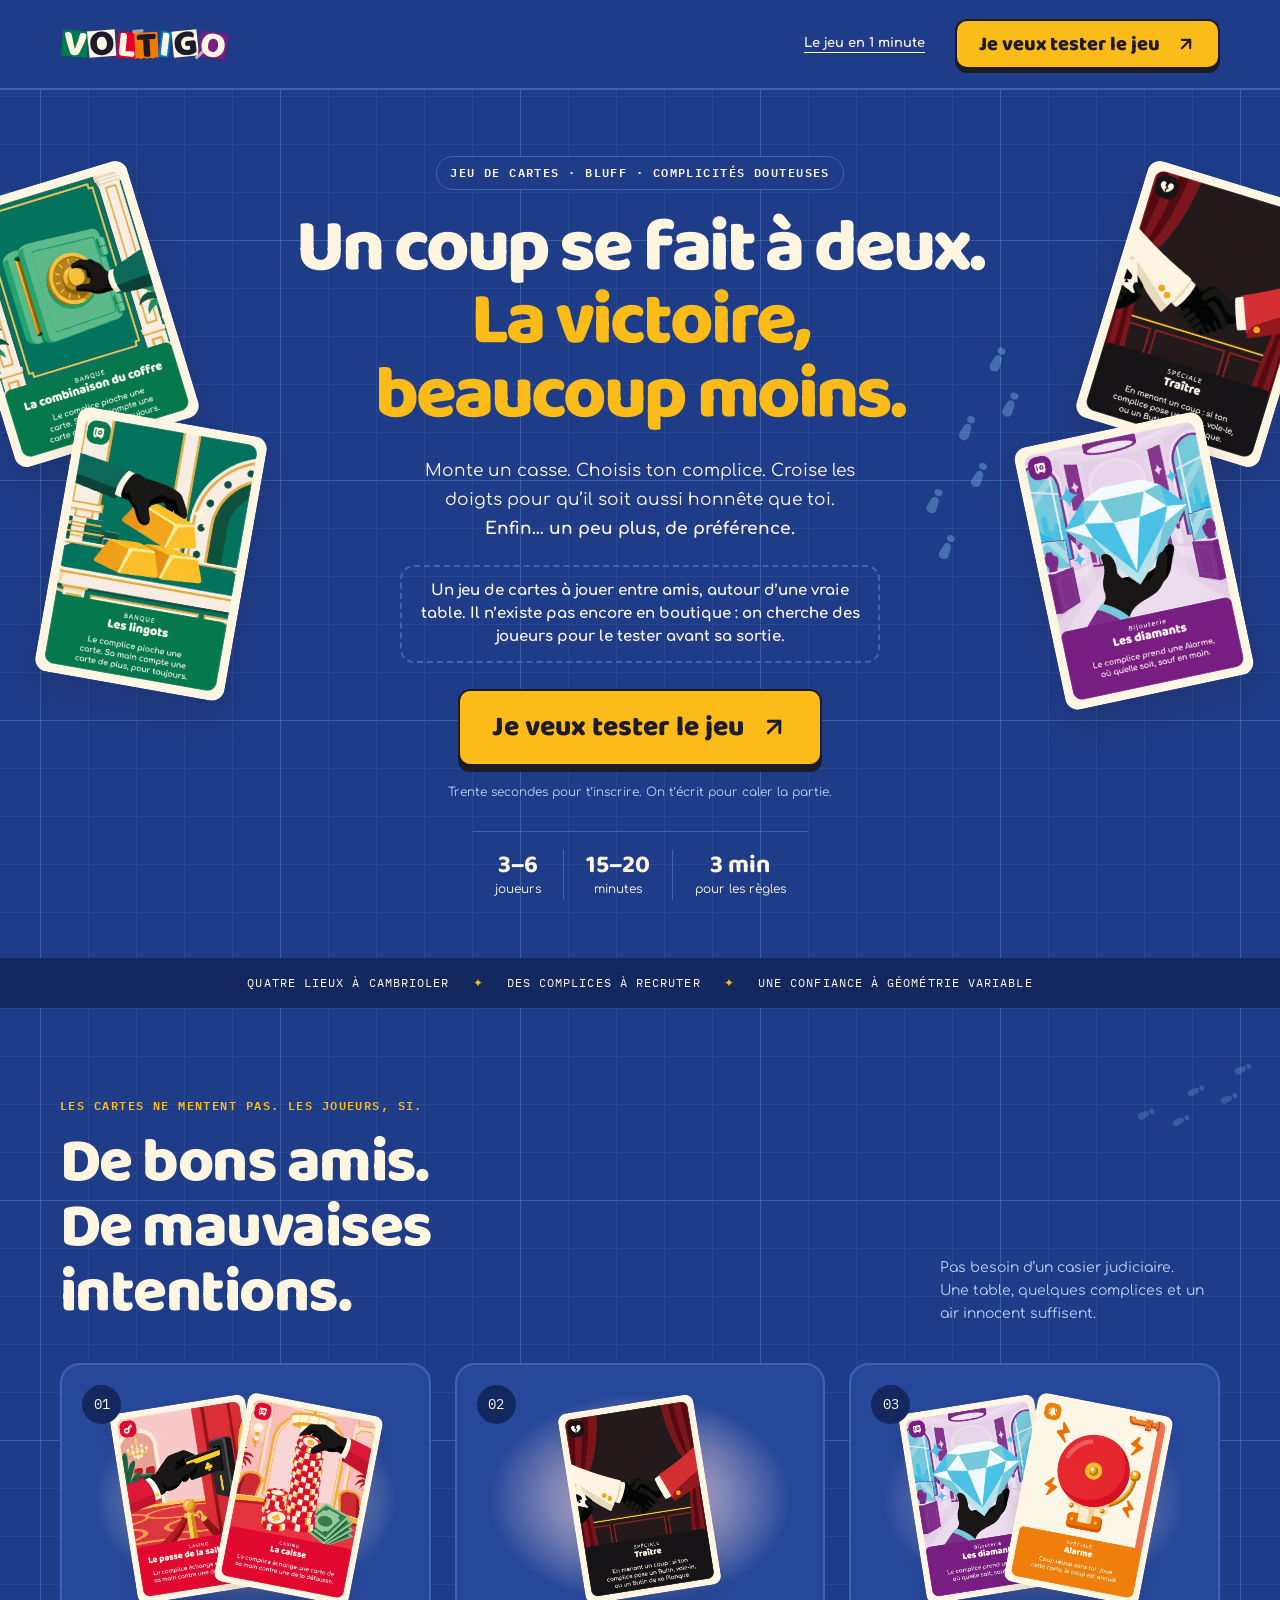
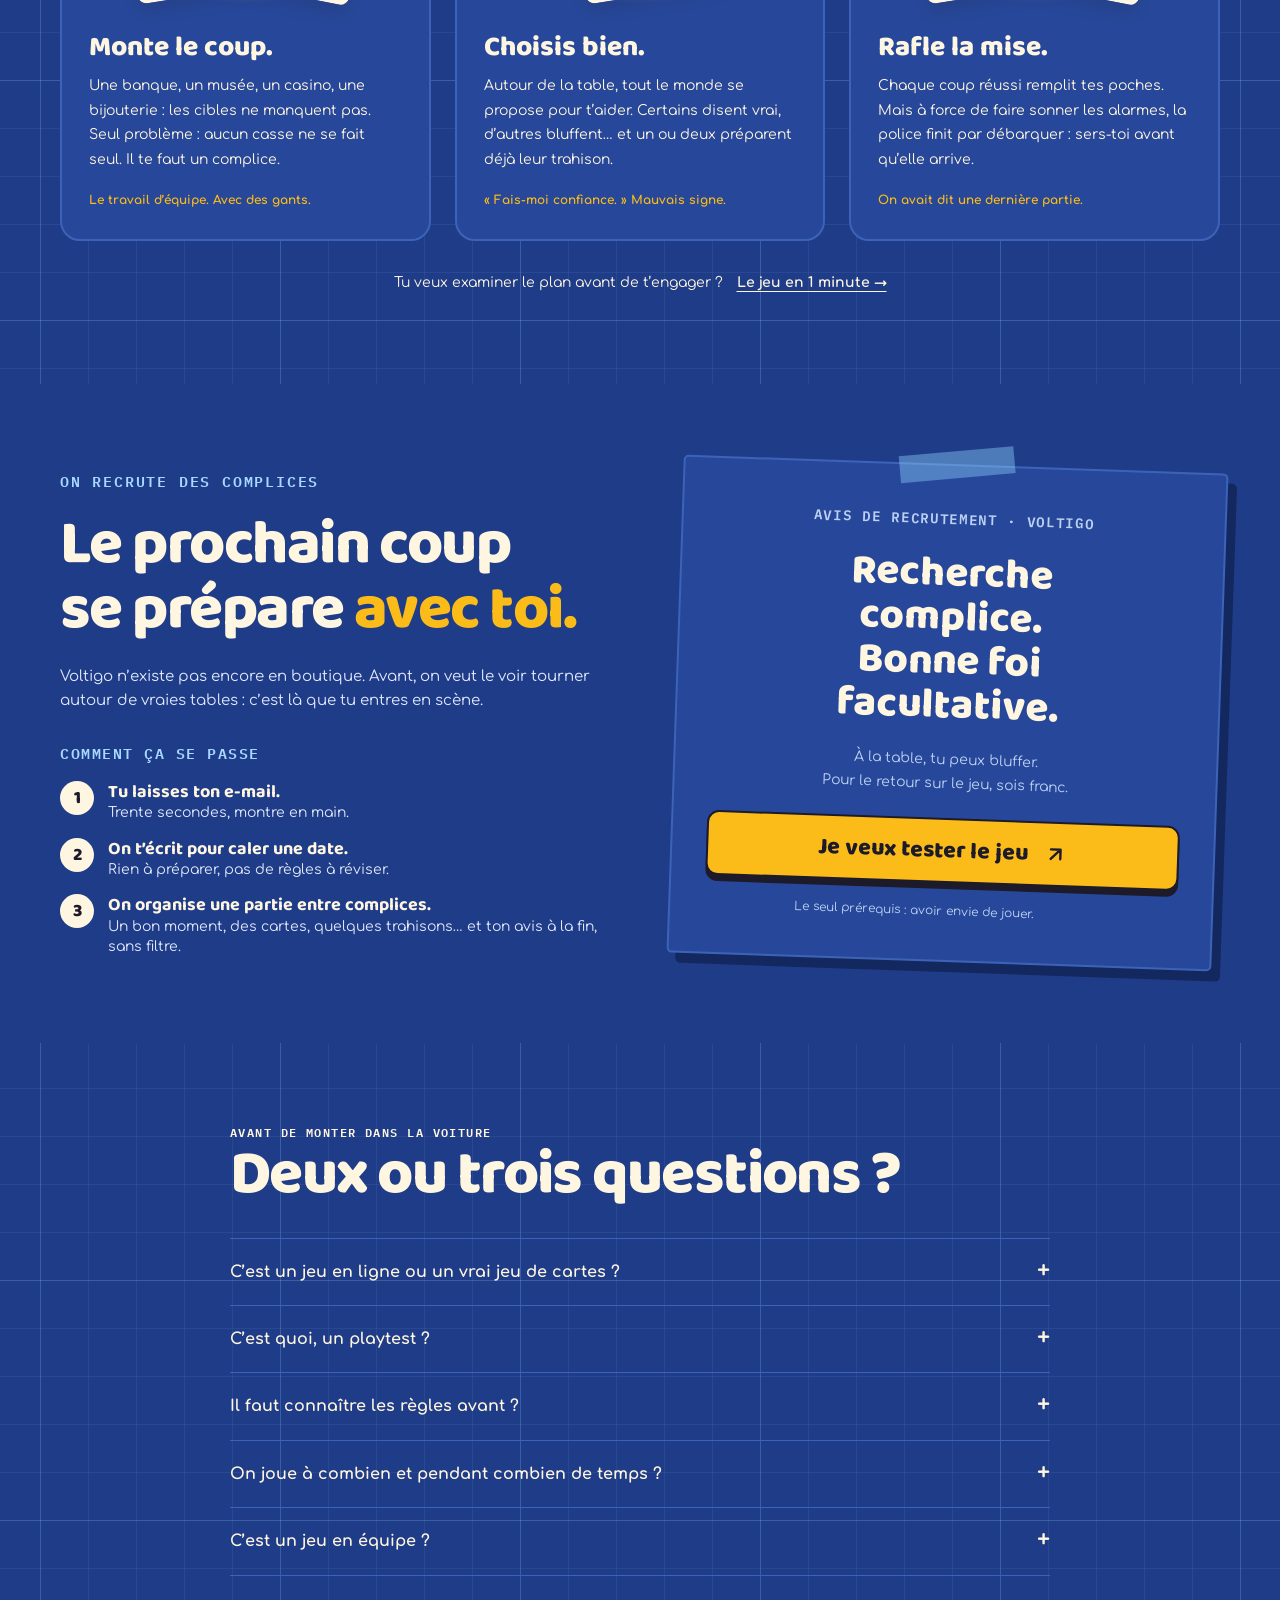
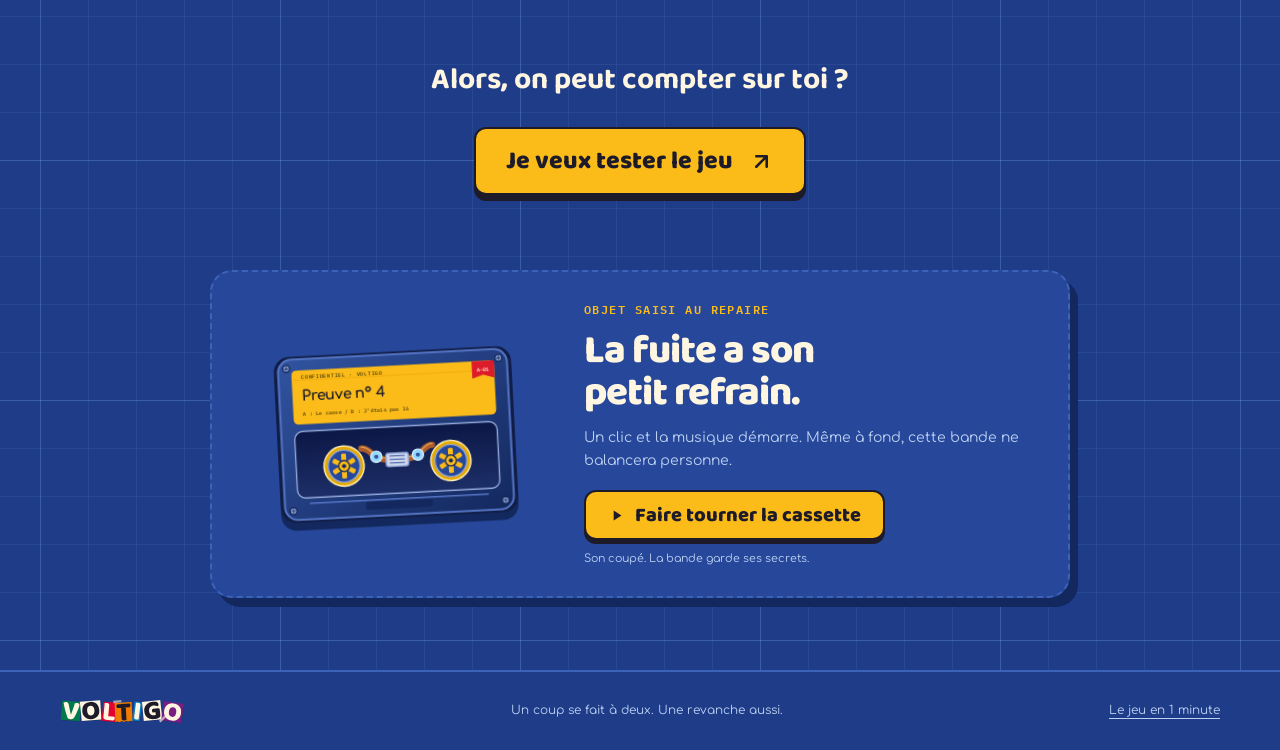
==== commit 737f4b21: "Landing: new eyebrow joke for the pitch section Co-Authored-By: Claude Opus 5.5 <noreply@anthropic.c" ====
--- a/index.html
+++ b/index.html
@@ -31,7 +31,7 @@
 <div class="card-spread" aria-hidden="true"><img class="scattered c1" src="cartes/01-la-combinaison-du-coffre.webp" width="512" height="715" alt=""><img class="scattered c2" src="cartes/02-les-lingots.webp" width="512" height="715" alt=""><img class="scattered c3" src="cartes/09-traitre.webp" width="512" height="715" alt=""><img class="scattered c4" src="cartes/08-les-diamants.webp" width="512" height="715" alt=""></div>
 </section>
 <div class="ticker">Quatre lieux à cambrioler <span>✦</span> Des complices à recruter <span>✦</span> Une confiance à géométrie variable</div>
-<section class="pitch shell" aria-labelledby="pitch-title"><svg class="footprints" viewBox="0 0 90 235" aria-hidden="true"><use href="#foot" x="20" y="10"/><use href="#foot" x="50" y="46"/><use href="#foot" x="20" y="85"/><use href="#foot" x="50" y="123"/><use href="#foot" x="20" y="165"/></svg><div class="section-top"><div><p class="eyebrow">Le plan est simple. Les gens, moins.</p><h2 id="pitch-title">De bons amis.<br>De mauvaises intentions.</h2></div><p>Pas besoin d’un casier judiciaire.<br>Une table, quelques complices et un air innocent suffisent.</p></div>
+<section class="pitch shell" aria-labelledby="pitch-title"><svg class="footprints" viewBox="0 0 90 235" aria-hidden="true"><use href="#foot" x="20" y="10"/><use href="#foot" x="50" y="46"/><use href="#foot" x="20" y="85"/><use href="#foot" x="50" y="123"/><use href="#foot" x="20" y="165"/></svg><div class="section-top"><div><p class="eyebrow">Les cartes ne mentent pas. Les joueurs, si.</p><h2 id="pitch-title">De bons amis.<br>De mauvaises intentions.</h2></div><p>Pas besoin d’un casier judiciaire.<br>Une table, quelques complices et un air innocent suffisent.</p></div>
 <div class="steps">
 <article class="step"><span class="number" aria-hidden="true">01</span><div class="step-art card-pair"><img src="cartes/05-le-passe-de-la-salle-privee.webp" alt="La clé du Casino" width="512" height="715" loading="lazy"><img src="cartes/06-la-caisse.webp" alt="Le butin du Casino" width="512" height="715" loading="lazy"></div><h3>Monte le coup.</h3><p>Une banque, un musée, un casino, une bijouterie : les cibles ne manquent pas. Seul problème : aucun casse ne se fait seul. Il te faut un complice.</p><p class="aside">Le travail d’équipe. Avec des gants.</p></article>
 <article class="step"><span class="number" aria-hidden="true">02</span><div class="step-art"><img src="cartes/09-traitre.webp" alt="La carte du Traître" width="512" height="715" loading="lazy"></div><h3>Choisis bien.</h3><p>Autour de la table, tout le monde se propose pour t’aider. Certains disent vrai, d’autres bluffent… et un ou deux préparent déjà leur trahison.</p><p class="aside">« Fais-moi confiance. » Mauvais signe.</p></article>
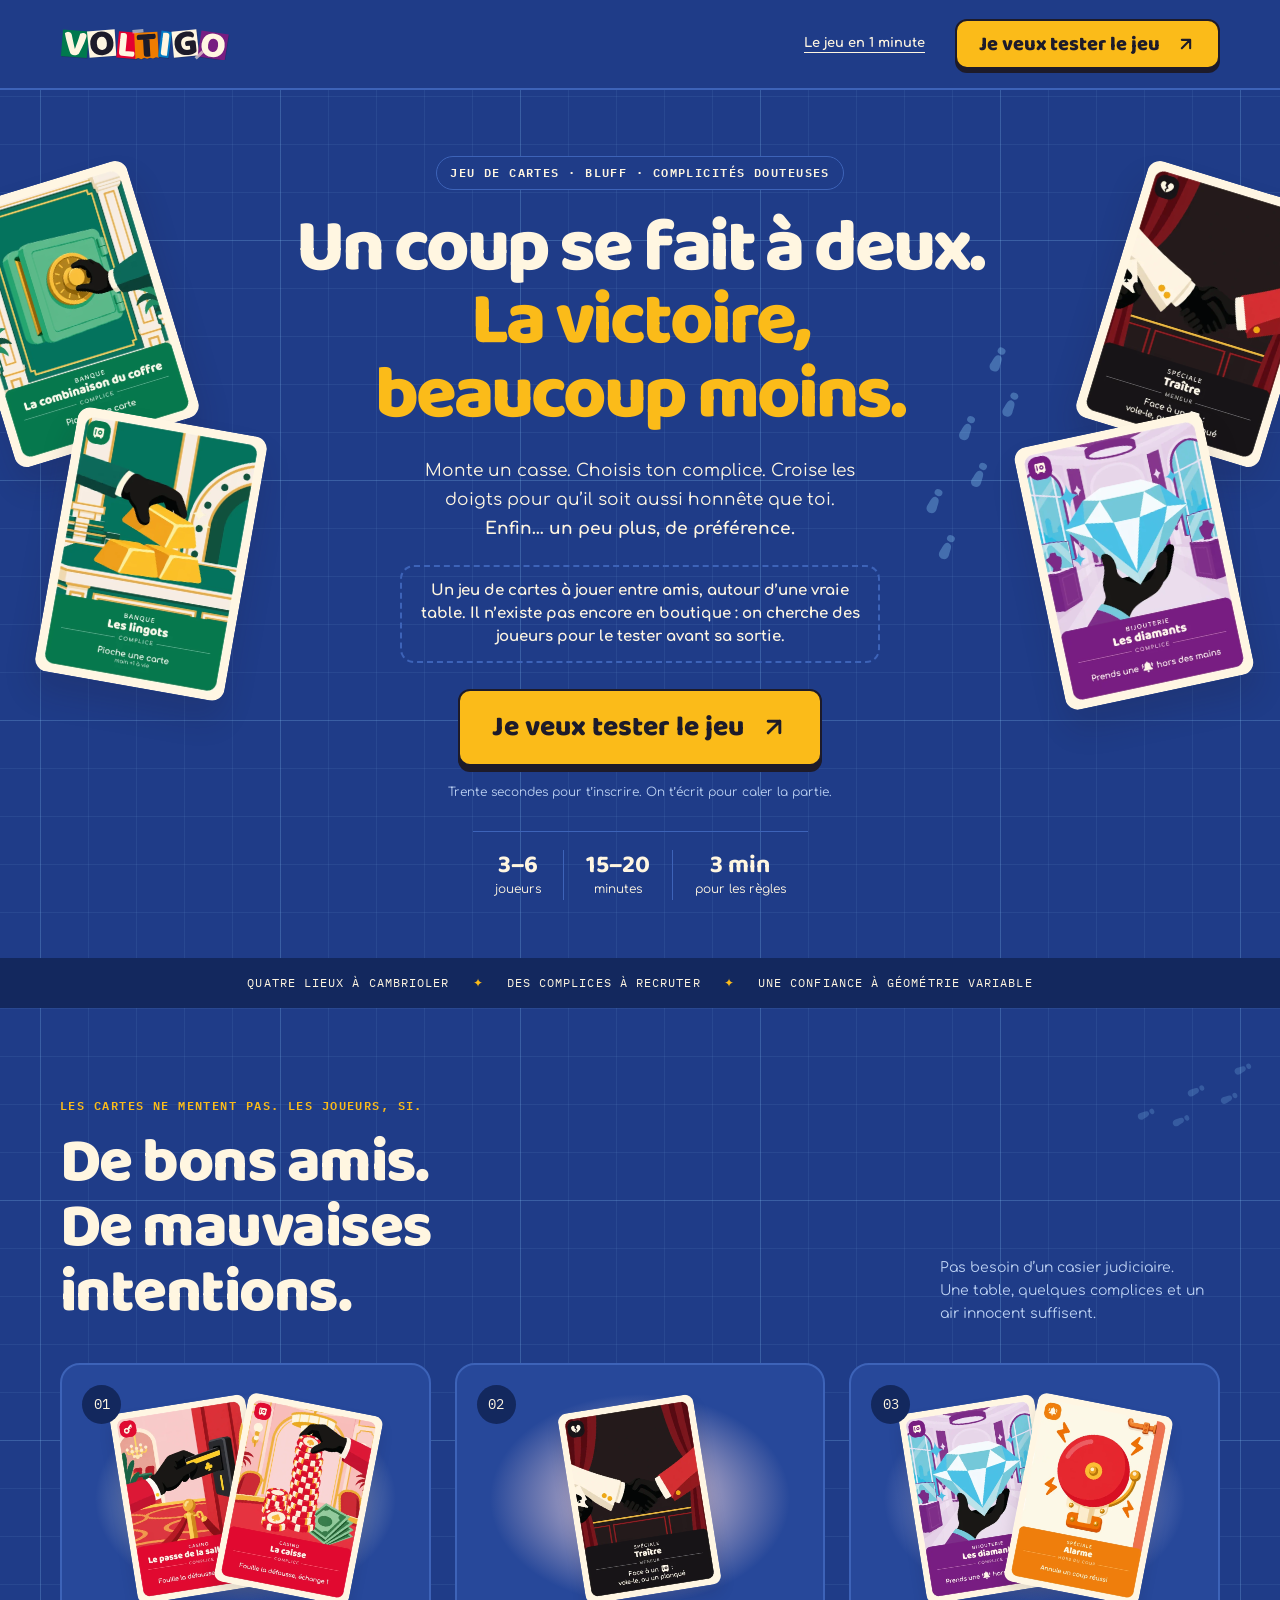
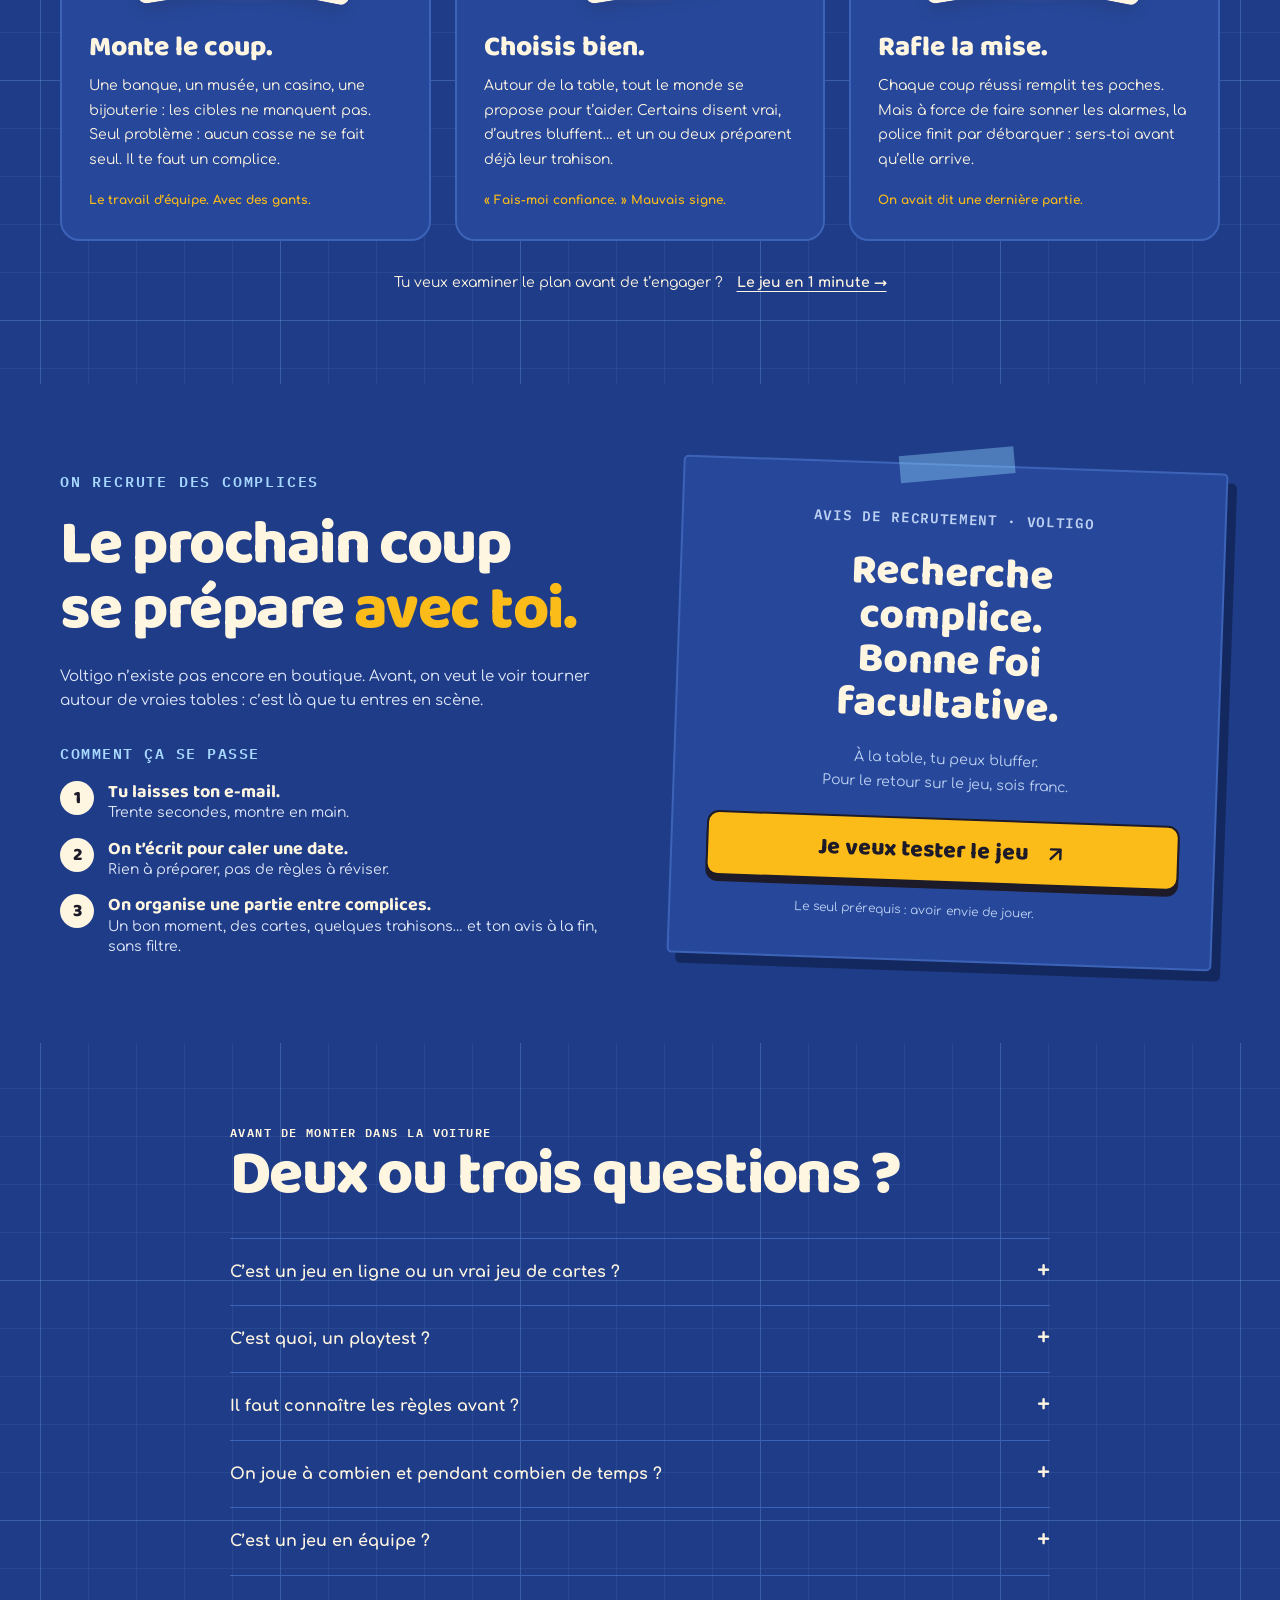
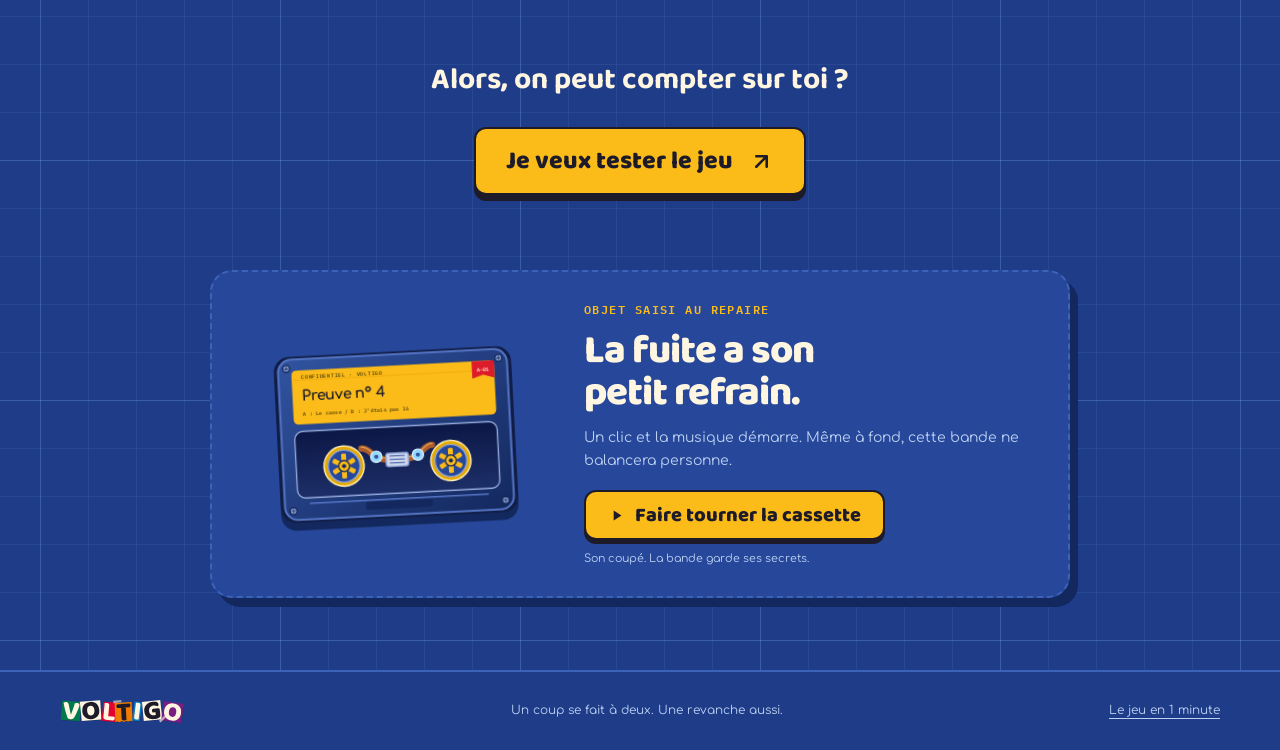
==== commit 925a4941: "Home FAQ: a heist-themed line about alliances Co-Authored-By: Claude Opus 5.5 <noreply@anthropic.com" ====
--- a/index.html
+++ b/index.html
@@ -3,7 +3,7 @@
 <head>
 <meta charset="utf-8"><meta name="viewport" content="width=device-width, initial-scale=1">
 <title>Voltigo. Un coup se fait à deux.</title>
-<link rel="icon" type="image/svg+xml" href="favicon.svg">
+<link rel="icon" href="favicon.ico" sizes="32x32"><link rel="icon" type="image/svg+xml" href="favicon.svg">
 <meta name="description" content="Un jeu de cartes de bluff, à jouer autour d’une vraie table, de 3 à 6 voleurs. On cherche des joueurs pour le tester.">
 <meta name="theme-color" content="#1f3c88">
 <meta property="og:title" content="Voltigo. Un coup se fait à deux.">
@@ -38,7 +38,7 @@
 <article class="step"><span class="number" aria-hidden="true">03</span><div class="step-art card-pair"><img src="cartes/08-les-diamants.webp" alt="Les diamants" width="512" height="715" loading="lazy"><img src="cartes/10-alarme.webp" alt="L’Alarme" width="512" height="715" loading="lazy"></div><h3>Rafle la mise.</h3><p>Chaque coup réussi remplit tes poches. Mais à force de faire sonner les alarmes, la police finit par débarquer : sers-toi avant qu’elle arrive.</p><p class="aside">On avait dit une dernière partie.</p></article>
 </div><div class="callout"><span>Tu veux examiner le plan avant de t’engager ?</span><a href="regles.html">Le jeu en 1 minute →</a></div></section>
 <section class="playtest" aria-labelledby="playtest-title"><div class="shell playtest-grid"><div><p class="eyebrow">On recrute des complices</p><h2 id="playtest-title">Le prochain coup<br>se prépare <span>avec toi.</span></h2><p>Voltigo n’existe pas encore en boutique. Avant, on veut le voir tourner autour de vraies tables : c’est là que tu entres en scène.</p><p class="howto-title">Comment ça se passe</p><ol class="howto"><li><strong>Tu laisses ton e-mail.</strong><span>Trente secondes, montre en main.</span></li><li><strong>On t’écrit pour caler une date.</strong><span>Rien à préparer, pas de règles à réviser.</span></li><li><strong>On organise une partie entre complices.</strong><span>Un bon moment, des cartes, quelques trahisons… et ton avis à la fin, sans filtre.</span></li></ol></div><div class="invitation"><p class="eyebrow">Avis de recrutement · Voltigo</p><h3>Recherche complice.<br>Bonne foi facultative.</h3><p>À la table, tu peux bluffer.<br>Pour le retour sur le jeu, sois franc.</p><a class="button" data-playtest href="inscription.html">Je veux tester le jeu <svg class="button-arrow" aria-hidden="true" focusable="false" viewBox="0 0 24 24"><path d="M7 17 17 7M7 7h10v10"/></svg></a><p class="micro">Le seul prérequis : avoir envie de jouer.</p></div></div></section>
-<section class="questions shell" aria-labelledby="faq-title"><p class="eyebrow">Avant de monter dans la voiture</p><h2 id="faq-title">Deux ou trois questions ?</h2><details><summary>C’est un jeu en ligne ou un vrai jeu de cartes ?</summary><p>Un vrai jeu de cartes, qui se joue autour d’une table, entre amis. Il n’existe encore qu’en prototype : c’est pour ça qu’on cherche des joueurs pour le tester.</p></details><details><summary>C’est quoi, un playtest ?</summary><p>C’est une partie d’un jeu encore en développement. Tu joues, tu réagis et tu partages ton avis. Tes retours aident à repérer ce qui fonctionne et ce qu’il faut améliorer.</p></details><details><summary>Il faut connaître les règles avant ?</summary><p>Non. Elles s’expliquent en environ trois minutes. Si tu aimes arriver avec un coup d’avance, <a href="regles.html">les règles et une partie illustrée sont ici</a>.</p></details><details><summary>On joue à combien et pendant combien de temps ?</summary><p>Voltigo se joue de 3 à 6 joueurs. Une partie dure environ 15 à 20 minutes. Juste assez pour monter un beau coup… et réclamer une revanche.</p></details><details><summary>C’est un jeu en équipe ?</summary><p>Les coups se font à deux, mais chacun remplit sa propre Planque. Tu peux changer de complice à chaque tour. Les alliances durent parfois moins longtemps que les chips.</p></details></section>
+<section class="questions shell" aria-labelledby="faq-title"><p class="eyebrow">Avant de monter dans la voiture</p><h2 id="faq-title">Deux ou trois questions ?</h2><details><summary>C’est un jeu en ligne ou un vrai jeu de cartes ?</summary><p>Un vrai jeu de cartes, qui se joue autour d’une table, entre amis. Il n’existe encore qu’en prototype : c’est pour ça qu’on cherche des joueurs pour le tester.</p></details><details><summary>C’est quoi, un playtest ?</summary><p>C’est une partie d’un jeu encore en développement. Tu joues, tu réagis et tu partages ton avis. Tes retours aident à repérer ce qui fonctionne et ce qu’il faut améliorer.</p></details><details><summary>Il faut connaître les règles avant ?</summary><p>Non. Elles s’expliquent en environ trois minutes. Si tu aimes arriver avec un coup d’avance, <a href="regles.html">le jeu en une minute est ici</a>.</p></details><details><summary>On joue à combien et pendant combien de temps ?</summary><p>Voltigo se joue de 3 à 6 joueurs. Une partie dure environ 15 à 20 minutes. Juste assez pour monter un beau coup… et réclamer une revanche.</p></details><details><summary>C’est un jeu en équipe ?</summary><p>Les coups se font à deux, mais chacun remplit sa propre Planque. Tu peux changer de complice à chaque tour. Les alliances tiennent le temps d’un casse. Rarement jusqu’au partage.</p></details></section>
 <div class="bottom-cta"><p>Alors, on peut compter sur toi ?</p><a class="button" data-playtest href="inscription.html">Je veux tester le jeu <svg class="button-arrow" aria-hidden="true" focusable="false" viewBox="0 0 24 24"><path d="M7 17 17 7M7 7h10v10"/></svg></a></div>
 <section class="sound-easter" aria-labelledby="sound-title">
 <div class="sound-cassette" aria-hidden="true">
--- a/landing.css
+++ b/landing.css
@@ -111,11 +111,11 @@
 .howto-merci li.done::before{content:'✓';background:var(--green);color:var(--cream)}
 @media(max-width:760px){.hero .what{font-size:14px;margin-inline:auto}.howto li strong{font-size:17px}}
 /* « Je m'inscris pour tester le jeu » : libellé long, plus compact sur téléphone */
-@media(max-width:760px){.hero .button,.invitation .button,.bottom-cta .button,.ess-fin .button{font-size:19px;padding-inline:16px;gap:10px;text-wrap:balance}}
-@media(max-width:380px){.hero .button,.invitation .button,.bottom-cta .button,.ess-fin .button{font-size:17px}}
+@media(max-width:760px){.hero .button,.invitation .button,.bottom-cta .button,.ess-fin .button,.form-card .button{font-size:19px;padding-inline:16px;gap:10px;text-wrap:balance}}
+@media(max-width:380px){.hero .button,.invitation .button,.bottom-cta .button,.ess-fin .button,.form-card .button{font-size:17px}}
 /* Boutons toujours sur une seule ligne */
 .button{white-space:nowrap}
-@media(max-width:760px){.hero .button,.invitation .button,.bottom-cta .button,.ess-fin .button{text-wrap:nowrap}}
-@media(max-width:340px){.hero .button,.invitation .button,.bottom-cta .button,.ess-fin .button{font-size:15.5px;padding-inline:12px;gap:8px}.topnav .button.small{font-size:13px;padding-inline:7px;gap:5px}}
+@media(max-width:760px){.hero .button,.invitation .button,.bottom-cta .button,.ess-fin .button,.form-card .button{text-wrap:nowrap}}
+@media(max-width:340px){.hero .button,.invitation .button,.bottom-cta .button,.ess-fin .button,.form-card .button{font-size:15.5px;padding-inline:12px;gap:8px}.topnav .button.small{font-size:13px;padding-inline:7px;gap:5px}}
 /* Les décors (traces de pas, cartes éparpillées) ne doivent jamais créer de défilement horizontal */
 body{overflow-x:clip}
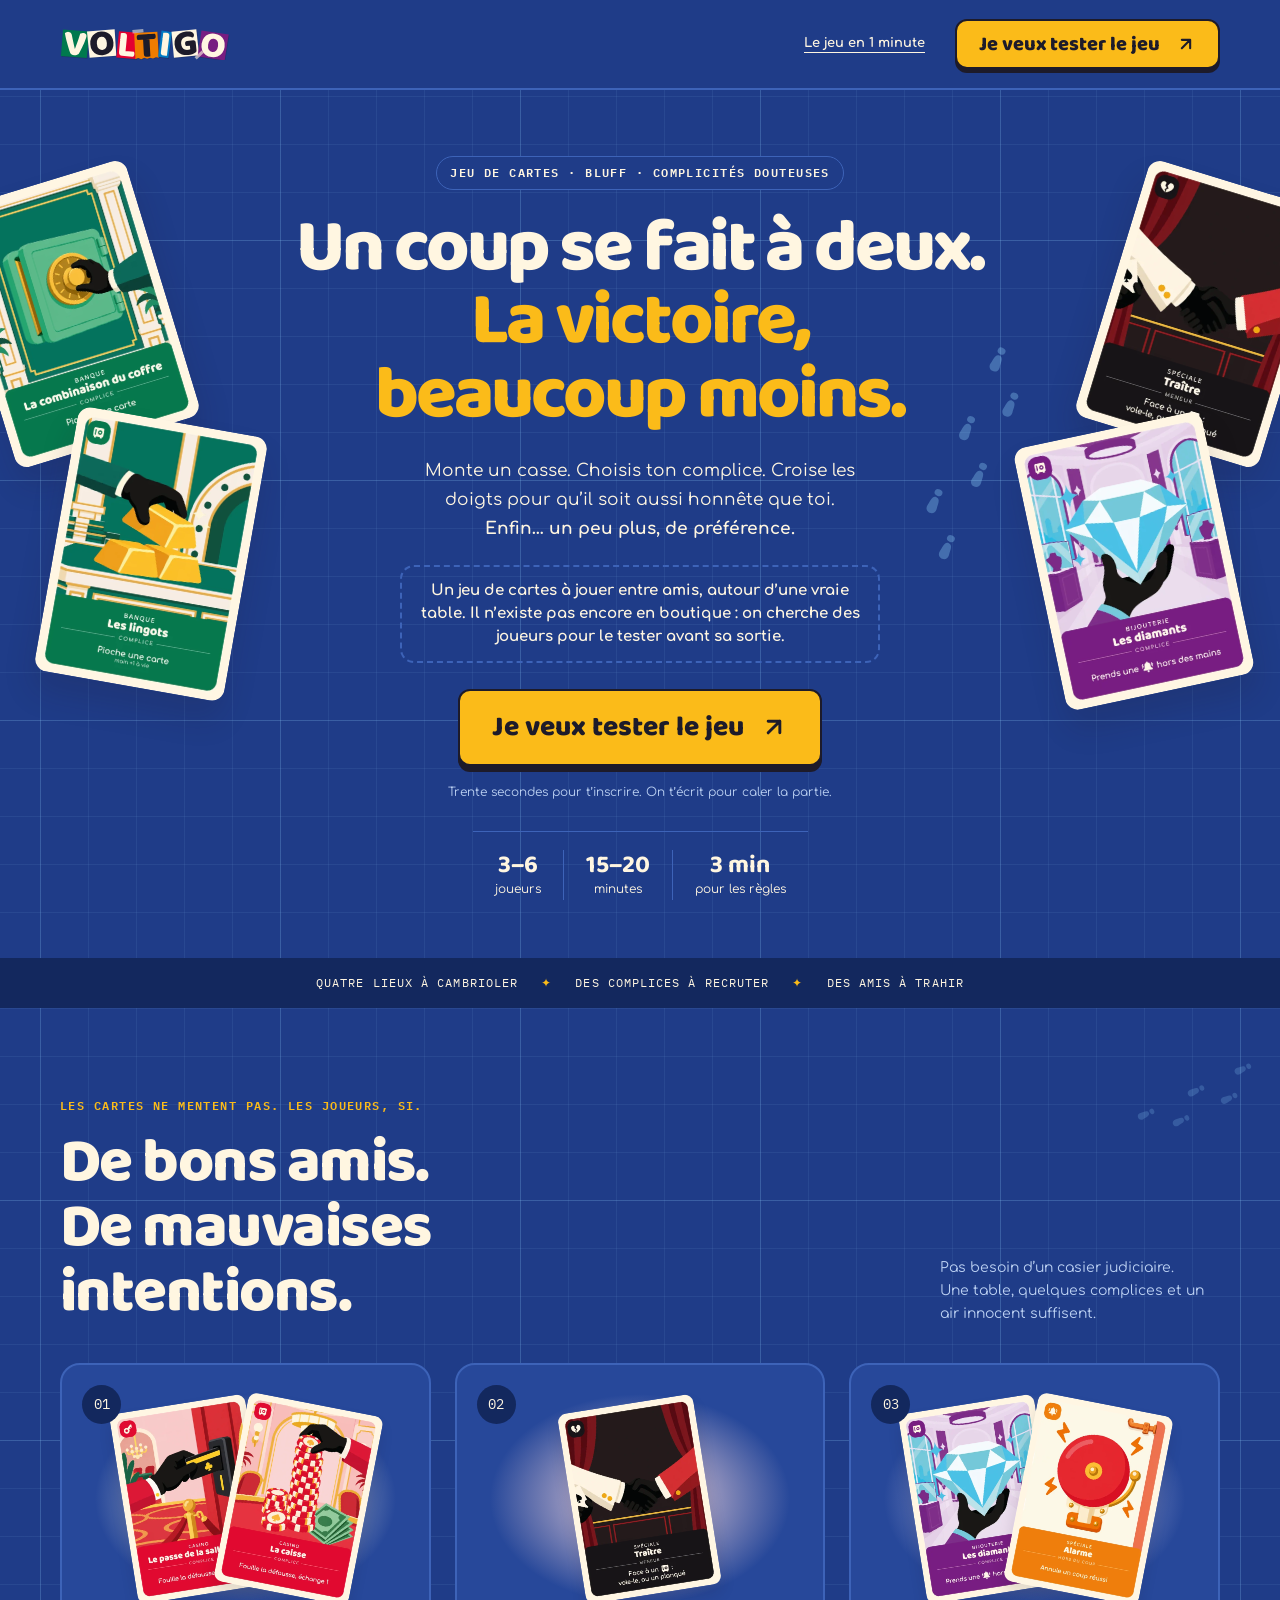
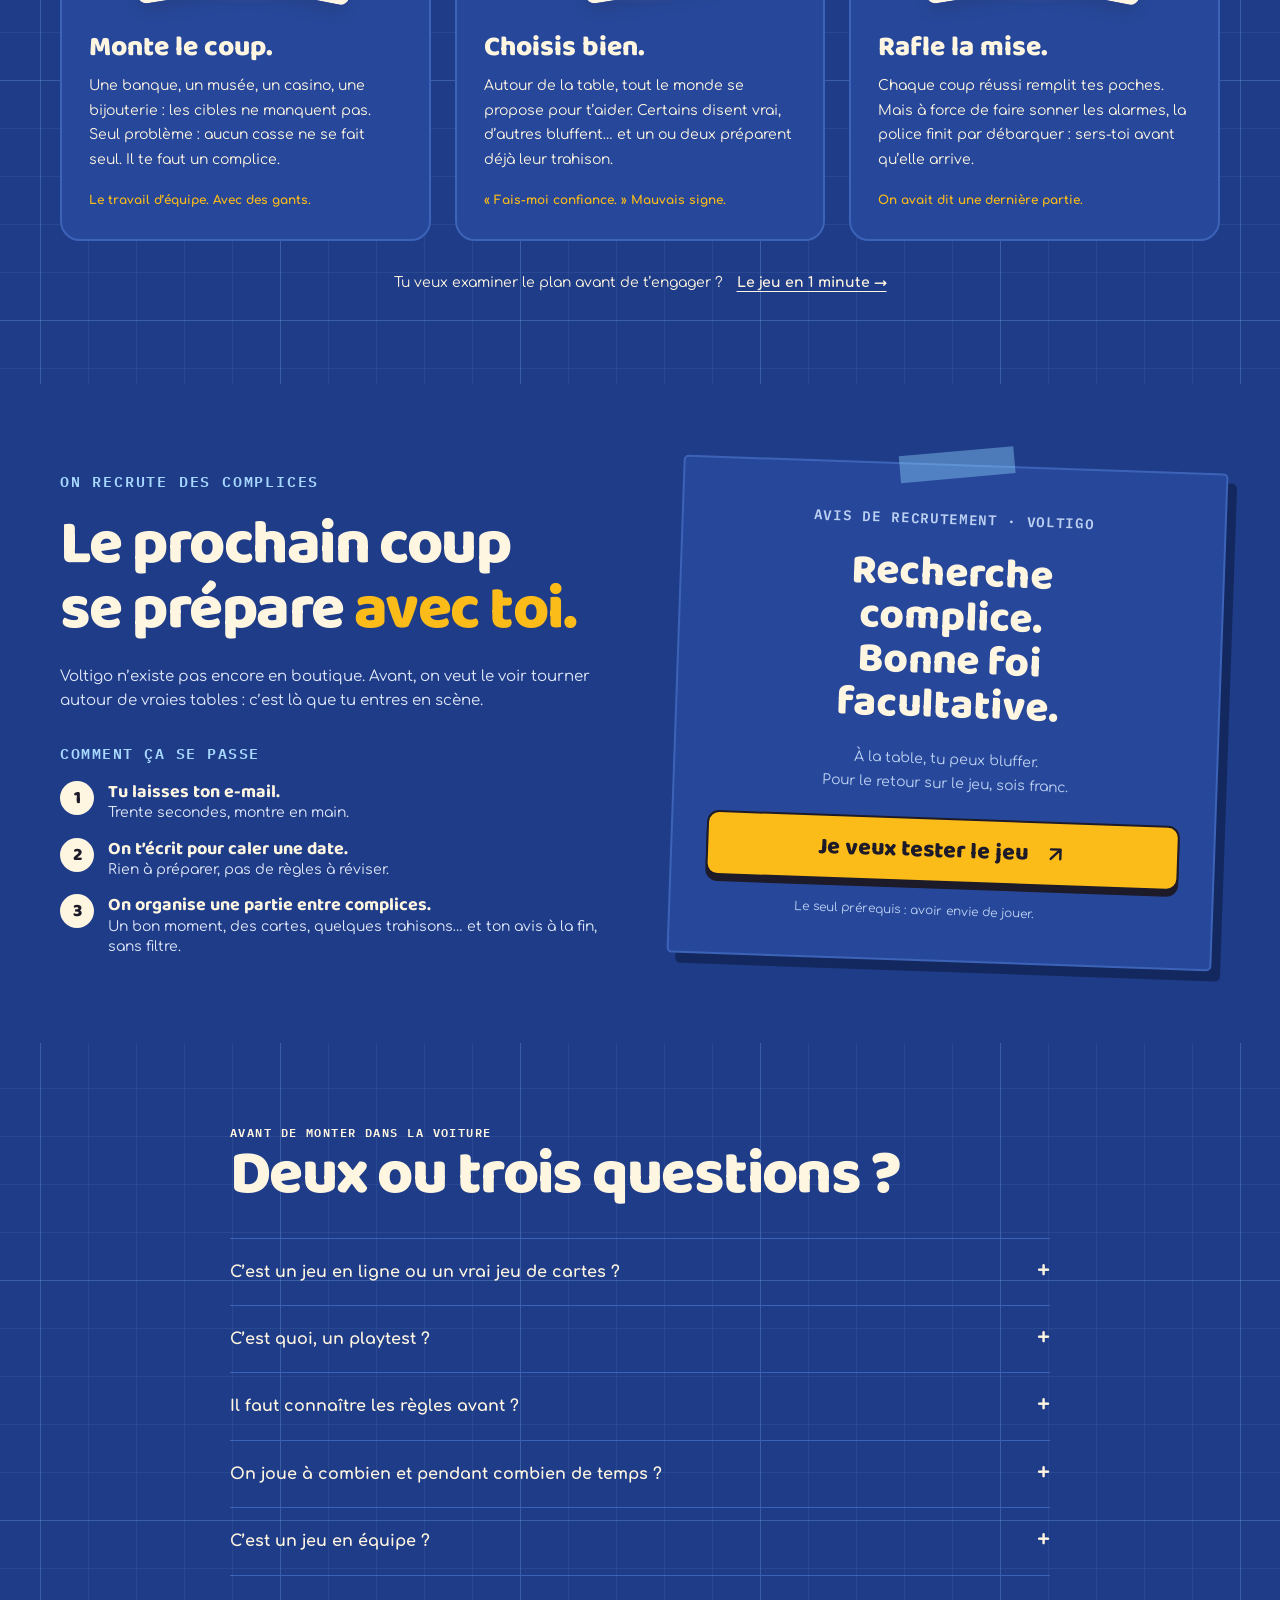
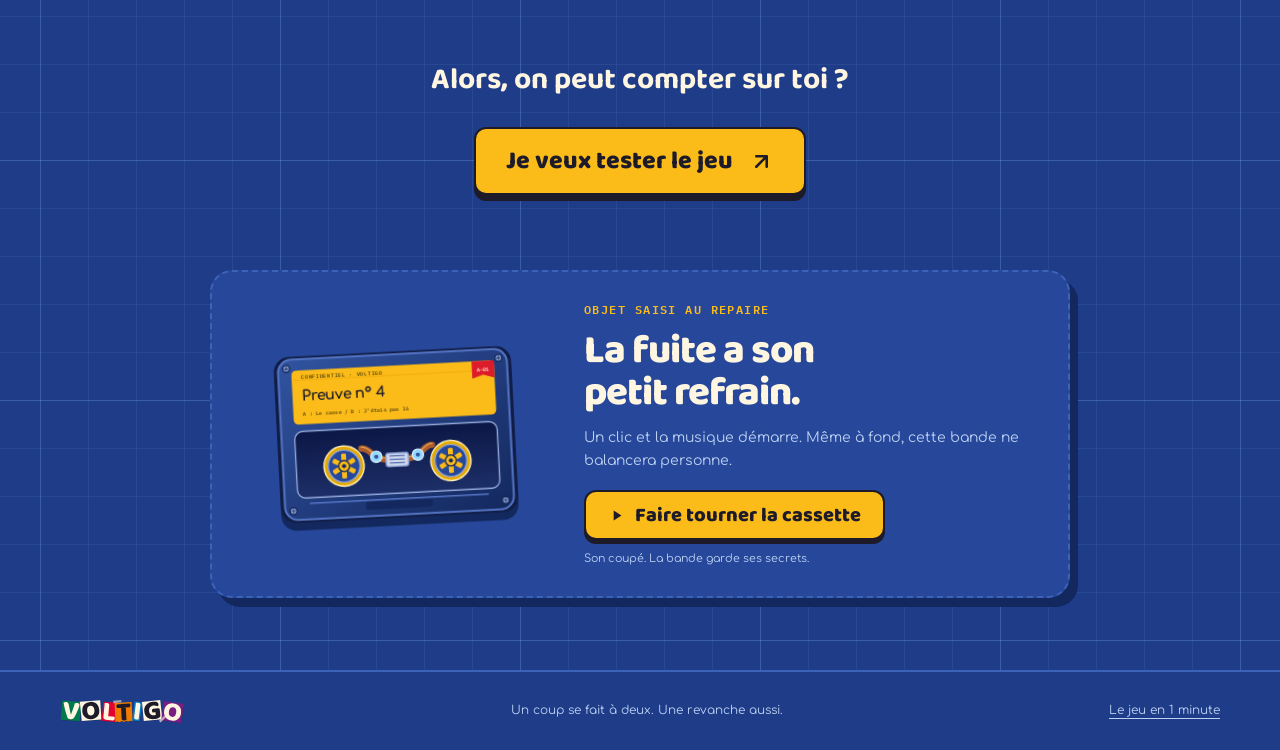
==== commit 9608b40d: "Rules: a lone Key is worth 1 point; one "single card" tile; home ticker "Des amis à trahir" - Scorin" ====
--- a/index.html
+++ b/index.html
@@ -30,7 +30,7 @@
 <div class="hero-copy"><p class="eyebrow">Jeu de cartes · Bluff · Complicités douteuses</p><h1 id="hero-title">Un coup se fait à deux.<span>La victoire,<br>beaucoup moins.</span></h1><p class="intro">Monte un casse. Choisis ton complice. Croise les doigts pour qu’il soit aussi honnête que toi.<br><strong>Enfin… un peu plus, de préférence.</strong></p><p class="what">Un jeu de cartes à jouer entre amis, autour d’une vraie table. Il n’existe pas encore en boutique : on cherche des joueurs pour le tester avant sa sortie.</p><a class="button" data-playtest href="inscription.html">Je veux tester le jeu <svg class="button-arrow" aria-hidden="true" focusable="false" viewBox="0 0 24 24"><path d="M7 17 17 7M7 7h10v10"/></svg></a><p class="micro">Trente secondes pour t’inscrire. On t’écrit pour caler la partie.</p><ul class="facts" aria-label="Le jeu en bref"><li><strong>3–6</strong>joueurs</li><li><strong>15–20</strong>minutes</li><li><strong>3 min</strong>pour les règles</li></ul></div>
 <div class="card-spread" aria-hidden="true"><img class="scattered c1" src="cartes/01-la-combinaison-du-coffre.webp" width="512" height="715" alt=""><img class="scattered c2" src="cartes/02-les-lingots.webp" width="512" height="715" alt=""><img class="scattered c3" src="cartes/09-traitre.webp" width="512" height="715" alt=""><img class="scattered c4" src="cartes/08-les-diamants.webp" width="512" height="715" alt=""></div>
 </section>
-<div class="ticker">Quatre lieux à cambrioler <span>✦</span> Des complices à recruter <span>✦</span> Une confiance à géométrie variable</div>
+<div class="ticker">Quatre lieux à cambrioler <span>✦</span> Des complices à recruter <span>✦</span> Des amis à trahir</div>
 <section class="pitch shell" aria-labelledby="pitch-title"><svg class="footprints" viewBox="0 0 90 235" aria-hidden="true"><use href="#foot" x="20" y="10"/><use href="#foot" x="50" y="46"/><use href="#foot" x="20" y="85"/><use href="#foot" x="50" y="123"/><use href="#foot" x="20" y="165"/></svg><div class="section-top"><div><p class="eyebrow">Les cartes ne mentent pas. Les joueurs, si.</p><h2 id="pitch-title">De bons amis.<br>De mauvaises intentions.</h2></div><p>Pas besoin d’un casier judiciaire.<br>Une table, quelques complices et un air innocent suffisent.</p></div>
 <div class="steps">
 <article class="step"><span class="number" aria-hidden="true">01</span><div class="step-art card-pair"><img src="cartes/05-le-passe-de-la-salle-privee.webp" alt="La clé du Casino" width="512" height="715" loading="lazy"><img src="cartes/06-la-caisse.webp" alt="Le butin du Casino" width="512" height="715" loading="lazy"></div><h3>Monte le coup.</h3><p>Une banque, un musée, un casino, une bijouterie : les cibles ne manquent pas. Seul problème : aucun casse ne se fait seul. Il te faut un complice.</p><p class="aside">Le travail d’équipe. Avec des gants.</p></article>
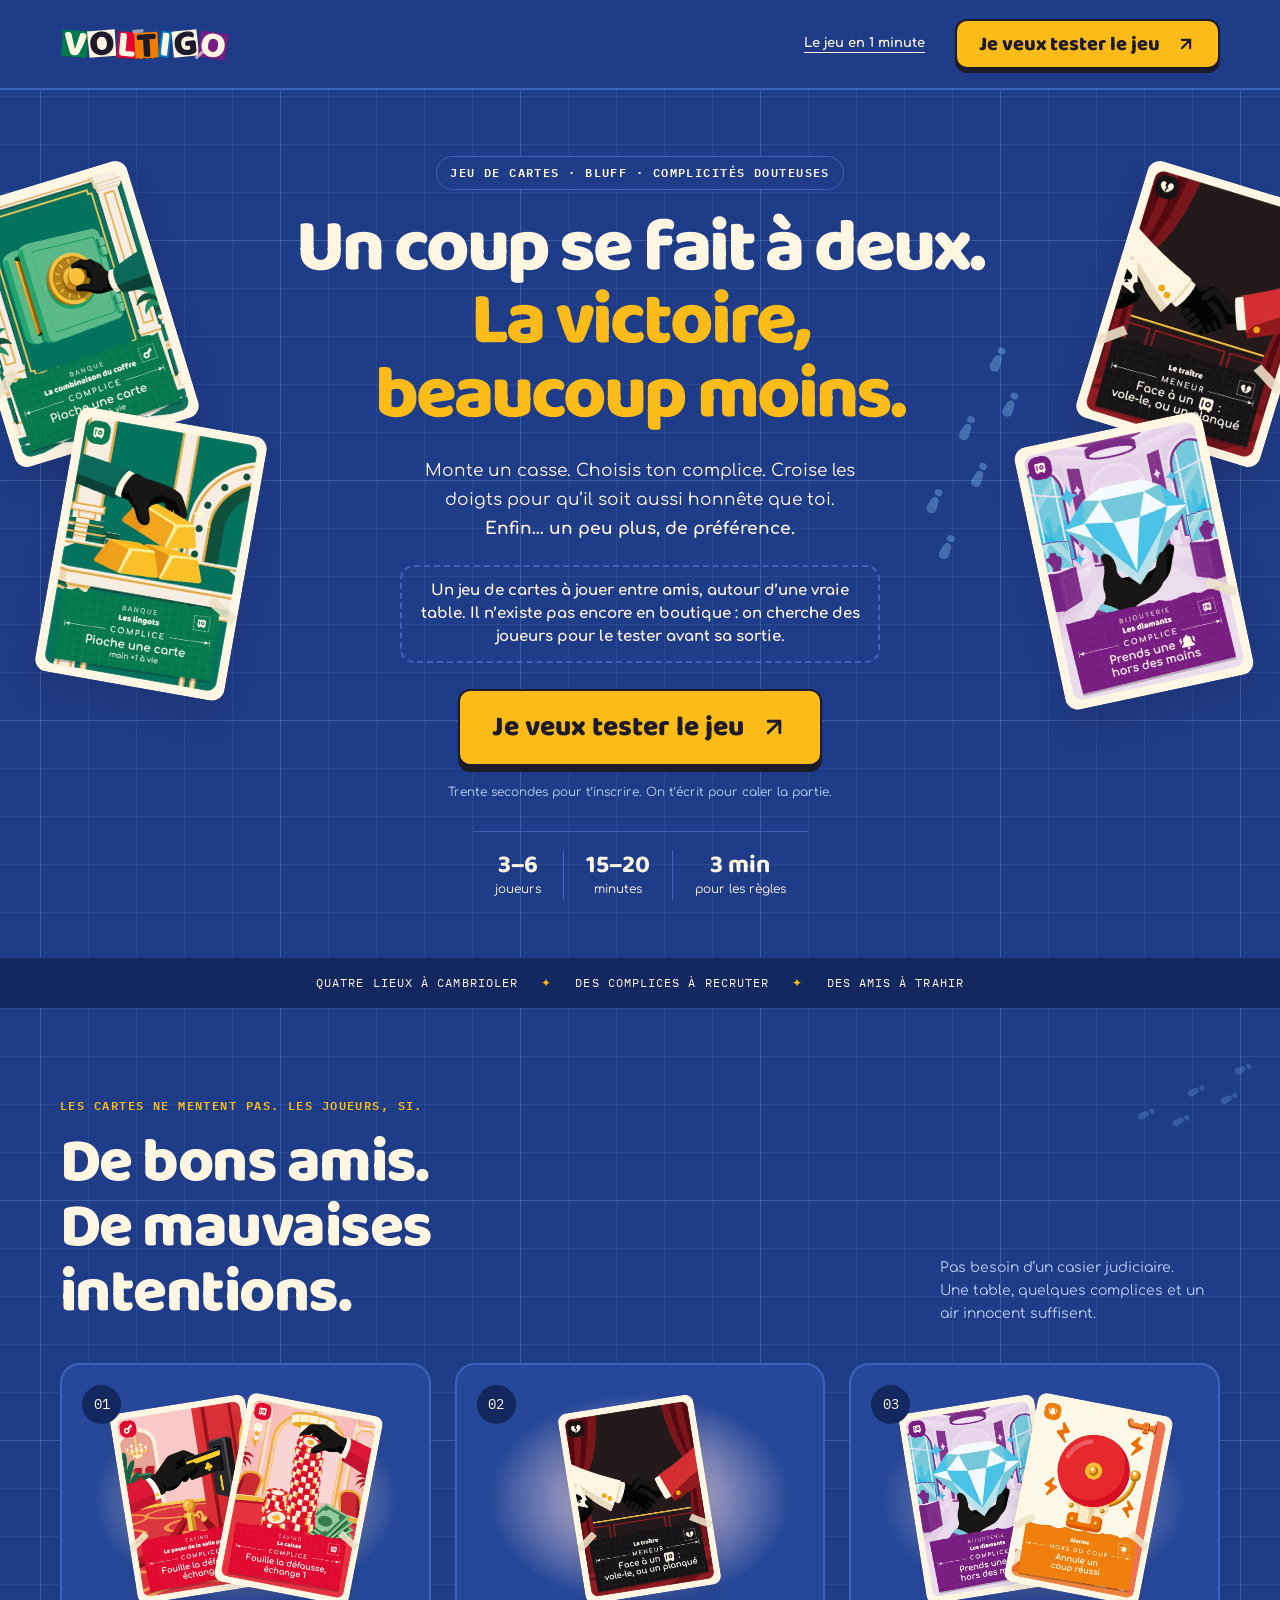
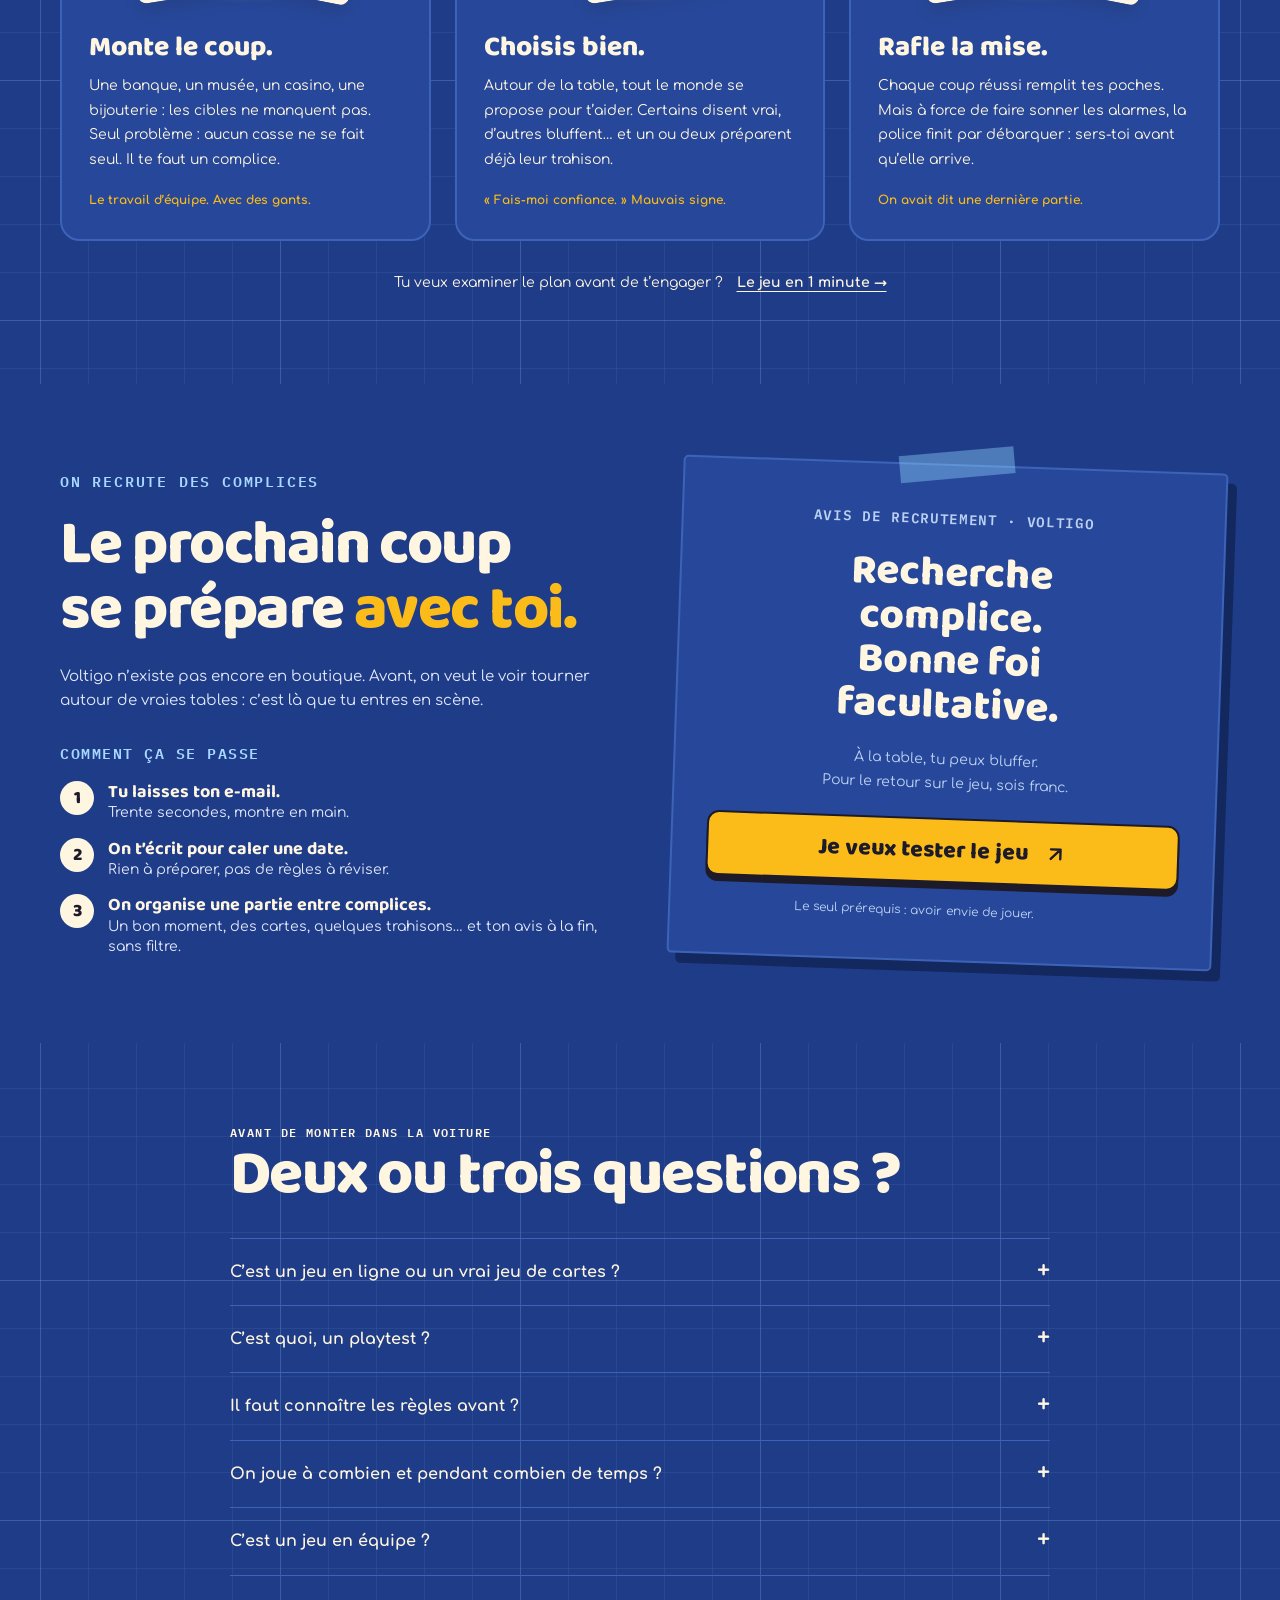
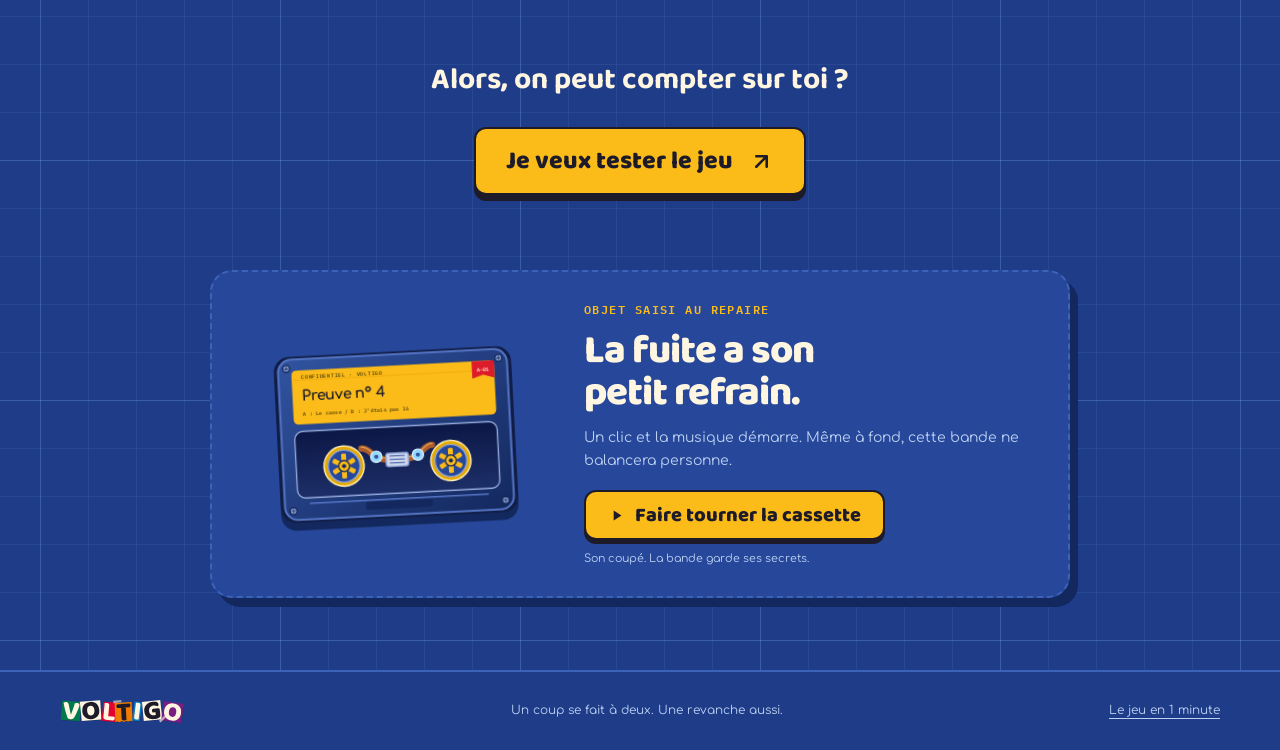
==== commit 416152f8: "Card names: match the Atelier titles (Le passe-partout, Le pactole, Le traître, Alarme, Le code de l" ====
--- a/index.html
+++ b/index.html
@@ -33,9 +33,9 @@
 <div class="ticker">Quatre lieux à cambrioler <span>✦</span> Des complices à recruter <span>✦</span> Des amis à trahir</div>
 <section class="pitch shell" aria-labelledby="pitch-title"><svg class="footprints" viewBox="0 0 90 235" aria-hidden="true"><use href="#foot" x="20" y="10"/><use href="#foot" x="50" y="46"/><use href="#foot" x="20" y="85"/><use href="#foot" x="50" y="123"/><use href="#foot" x="20" y="165"/></svg><div class="section-top"><div><p class="eyebrow">Les cartes ne mentent pas. Les joueurs, si.</p><h2 id="pitch-title">De bons amis.<br>De mauvaises intentions.</h2></div><p>Pas besoin d’un casier judiciaire.<br>Une table, quelques complices et un air innocent suffisent.</p></div>
 <div class="steps">
-<article class="step"><span class="number" aria-hidden="true">01</span><div class="step-art card-pair"><img src="cartes/05-le-passe-de-la-salle-privee.webp" alt="La clé du Casino" width="512" height="715" loading="lazy"><img src="cartes/06-la-caisse.webp" alt="Le butin du Casino" width="512" height="715" loading="lazy"></div><h3>Monte le coup.</h3><p>Une banque, un musée, un casino, une bijouterie : les cibles ne manquent pas. Seul problème : aucun casse ne se fait seul. Il te faut un complice.</p><p class="aside">Le travail d’équipe. Avec des gants.</p></article>
-<article class="step"><span class="number" aria-hidden="true">02</span><div class="step-art"><img src="cartes/09-traitre.webp" alt="La carte du Traître" width="512" height="715" loading="lazy"></div><h3>Choisis bien.</h3><p>Autour de la table, tout le monde se propose pour t’aider. Certains disent vrai, d’autres bluffent… et un ou deux préparent déjà leur trahison.</p><p class="aside">« Fais-moi confiance. » Mauvais signe.</p></article>
-<article class="step"><span class="number" aria-hidden="true">03</span><div class="step-art card-pair"><img src="cartes/08-les-diamants.webp" alt="Les diamants" width="512" height="715" loading="lazy"><img src="cartes/10-alarme.webp" alt="L’Alarme" width="512" height="715" loading="lazy"></div><h3>Rafle la mise.</h3><p>Chaque coup réussi remplit tes poches. Mais à force de faire sonner les alarmes, la police finit par débarquer : sers-toi avant qu’elle arrive.</p><p class="aside">On avait dit une dernière partie.</p></article>
+<article class="step"><span class="number" aria-hidden="true">01</span><div class="step-art card-pair"><img src="cartes/05-le-passe-de-la-salle-privee.webp" alt="Le passe de la salle privée" width="512" height="715" loading="lazy"><img src="cartes/06-la-caisse.webp" alt="La caisse" width="512" height="715" loading="lazy"></div><h3>Monte le coup.</h3><p>Une banque, un musée, un casino, une bijouterie : les cibles ne manquent pas. Seul problème : aucun casse ne se fait seul. Il te faut un complice.</p><p class="aside">Le travail d’équipe. Avec des gants.</p></article>
+<article class="step"><span class="number" aria-hidden="true">02</span><div class="step-art"><img src="cartes/09-traitre.webp" alt="Le traître" width="512" height="715" loading="lazy"></div><h3>Choisis bien.</h3><p>Autour de la table, tout le monde se propose pour t’aider. Certains disent vrai, d’autres bluffent… et un ou deux préparent déjà leur trahison.</p><p class="aside">« Fais-moi confiance. » Mauvais signe.</p></article>
+<article class="step"><span class="number" aria-hidden="true">03</span><div class="step-art card-pair"><img src="cartes/08-les-diamants.webp" alt="Les diamants" width="512" height="715" loading="lazy"><img src="cartes/10-alarme.webp" alt="Alarme" width="512" height="715" loading="lazy"></div><h3>Rafle la mise.</h3><p>Chaque coup réussi remplit tes poches. Mais à force de faire sonner les alarmes, la police finit par débarquer : sers-toi avant qu’elle arrive.</p><p class="aside">On avait dit une dernière partie.</p></article>
 </div><div class="callout"><span>Tu veux examiner le plan avant de t’engager ?</span><a href="regles.html">Le jeu en 1 minute →</a></div></section>
 <section class="playtest" aria-labelledby="playtest-title"><div class="shell playtest-grid"><div><p class="eyebrow">On recrute des complices</p><h2 id="playtest-title">Le prochain coup<br>se prépare <span>avec toi.</span></h2><p>Voltigo n’existe pas encore en boutique. Avant, on veut le voir tourner autour de vraies tables : c’est là que tu entres en scène.</p><p class="howto-title">Comment ça se passe</p><ol class="howto"><li><strong>Tu laisses ton e-mail.</strong><span>Trente secondes, montre en main.</span></li><li><strong>On t’écrit pour caler une date.</strong><span>Rien à préparer, pas de règles à réviser.</span></li><li><strong>On organise une partie entre complices.</strong><span>Un bon moment, des cartes, quelques trahisons… et ton avis à la fin, sans filtre.</span></li></ol></div><div class="invitation"><p class="eyebrow">Avis de recrutement · Voltigo</p><h3>Recherche complice.<br>Bonne foi facultative.</h3><p>À la table, tu peux bluffer.<br>Pour le retour sur le jeu, sois franc.</p><a class="button" data-playtest href="inscription.html">Je veux tester le jeu <svg class="button-arrow" aria-hidden="true" focusable="false" viewBox="0 0 24 24"><path d="M7 17 17 7M7 7h10v10"/></svg></a><p class="micro">Le seul prérequis : avoir envie de jouer.</p></div></div></section>
 <section class="questions shell" aria-labelledby="faq-title"><p class="eyebrow">Avant de monter dans la voiture</p><h2 id="faq-title">Deux ou trois questions ?</h2><details><summary>C’est un jeu en ligne ou un vrai jeu de cartes ?</summary><p>Un vrai jeu de cartes, qui se joue autour d’une table, entre amis. Il n’existe encore qu’en prototype : c’est pour ça qu’on cherche des joueurs pour le tester.</p></details><details><summary>C’est quoi, un playtest ?</summary><p>C’est une partie d’un jeu encore en développement. Tu joues, tu réagis et tu partages ton avis. Tes retours aident à repérer ce qui fonctionne et ce qu’il faut améliorer.</p></details><details><summary>Il faut connaître les règles avant ?</summary><p>Non. Elles s’expliquent en environ trois minutes. Si tu aimes arriver avec un coup d’avance, <a href="regles.html">le jeu en une minute est ici</a>.</p></details><details><summary>On joue à combien et pendant combien de temps ?</summary><p>Voltigo se joue de 3 à 6 joueurs. Une partie dure environ 15 à 20 minutes. Juste assez pour monter un beau coup… et réclamer une revanche.</p></details><details><summary>C’est un jeu en équipe ?</summary><p>Les coups se font à deux, mais chacun remplit sa propre Planque. Tu peux changer de complice à chaque tour. Les alliances tiennent le temps d’un casse. Rarement jusqu’au partage.</p></details></section>
--- a/landing.css
+++ b/landing.css
@@ -119,3 +119,5 @@
 @media(max-width:340px){.hero .button,.invitation .button,.bottom-cta .button,.ess-fin .button,.form-card .button{font-size:15.5px;padding-inline:12px;gap:8px}.topnav .button.small{font-size:13px;padding-inline:7px;gap:5px}}
 /* Les décors (traces de pas, cartes éparpillées) ne doivent jamais créer de défilement horizontal */
 body{overflow-x:clip}
+/* Au toucher sur téléphone, pas de rectangle bleu du navigateur autour du bouton : son enfoncement (:active) suffit comme retour */
+.button{-webkit-tap-highlight-color:transparent}
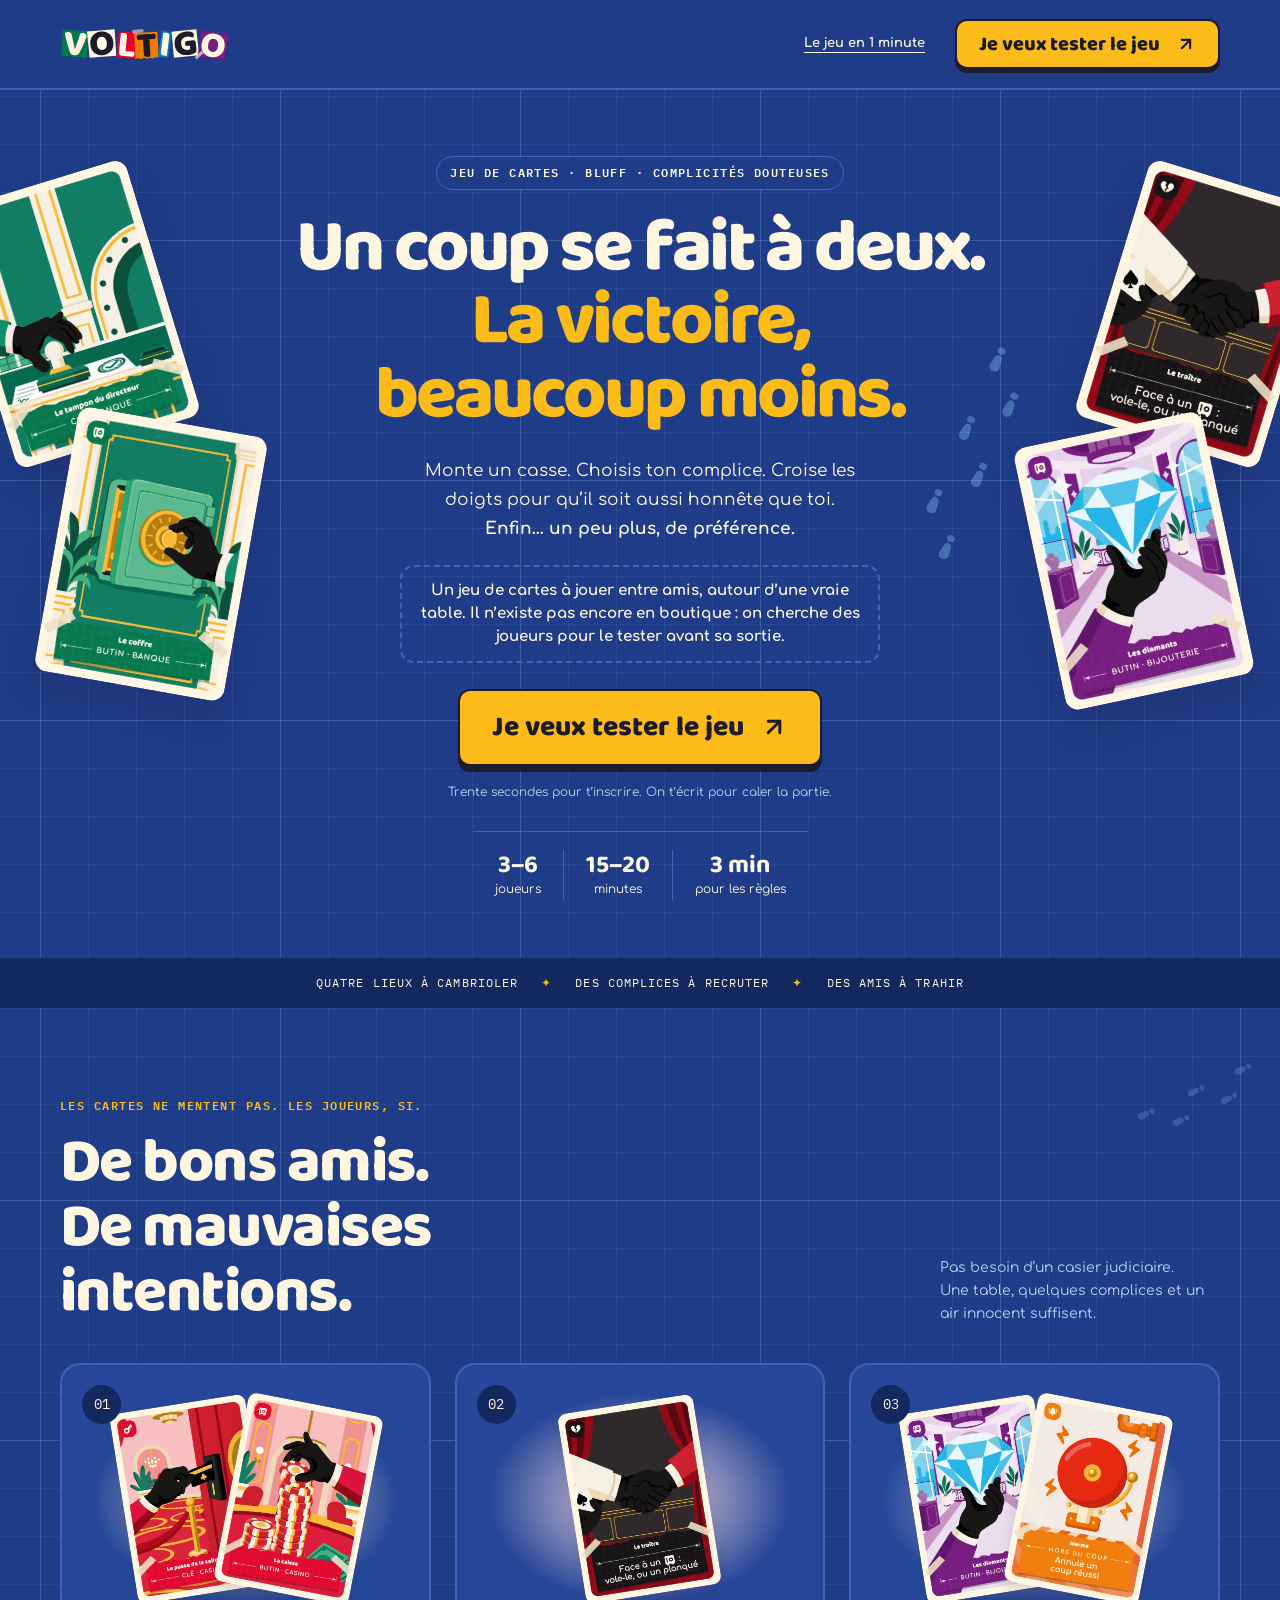
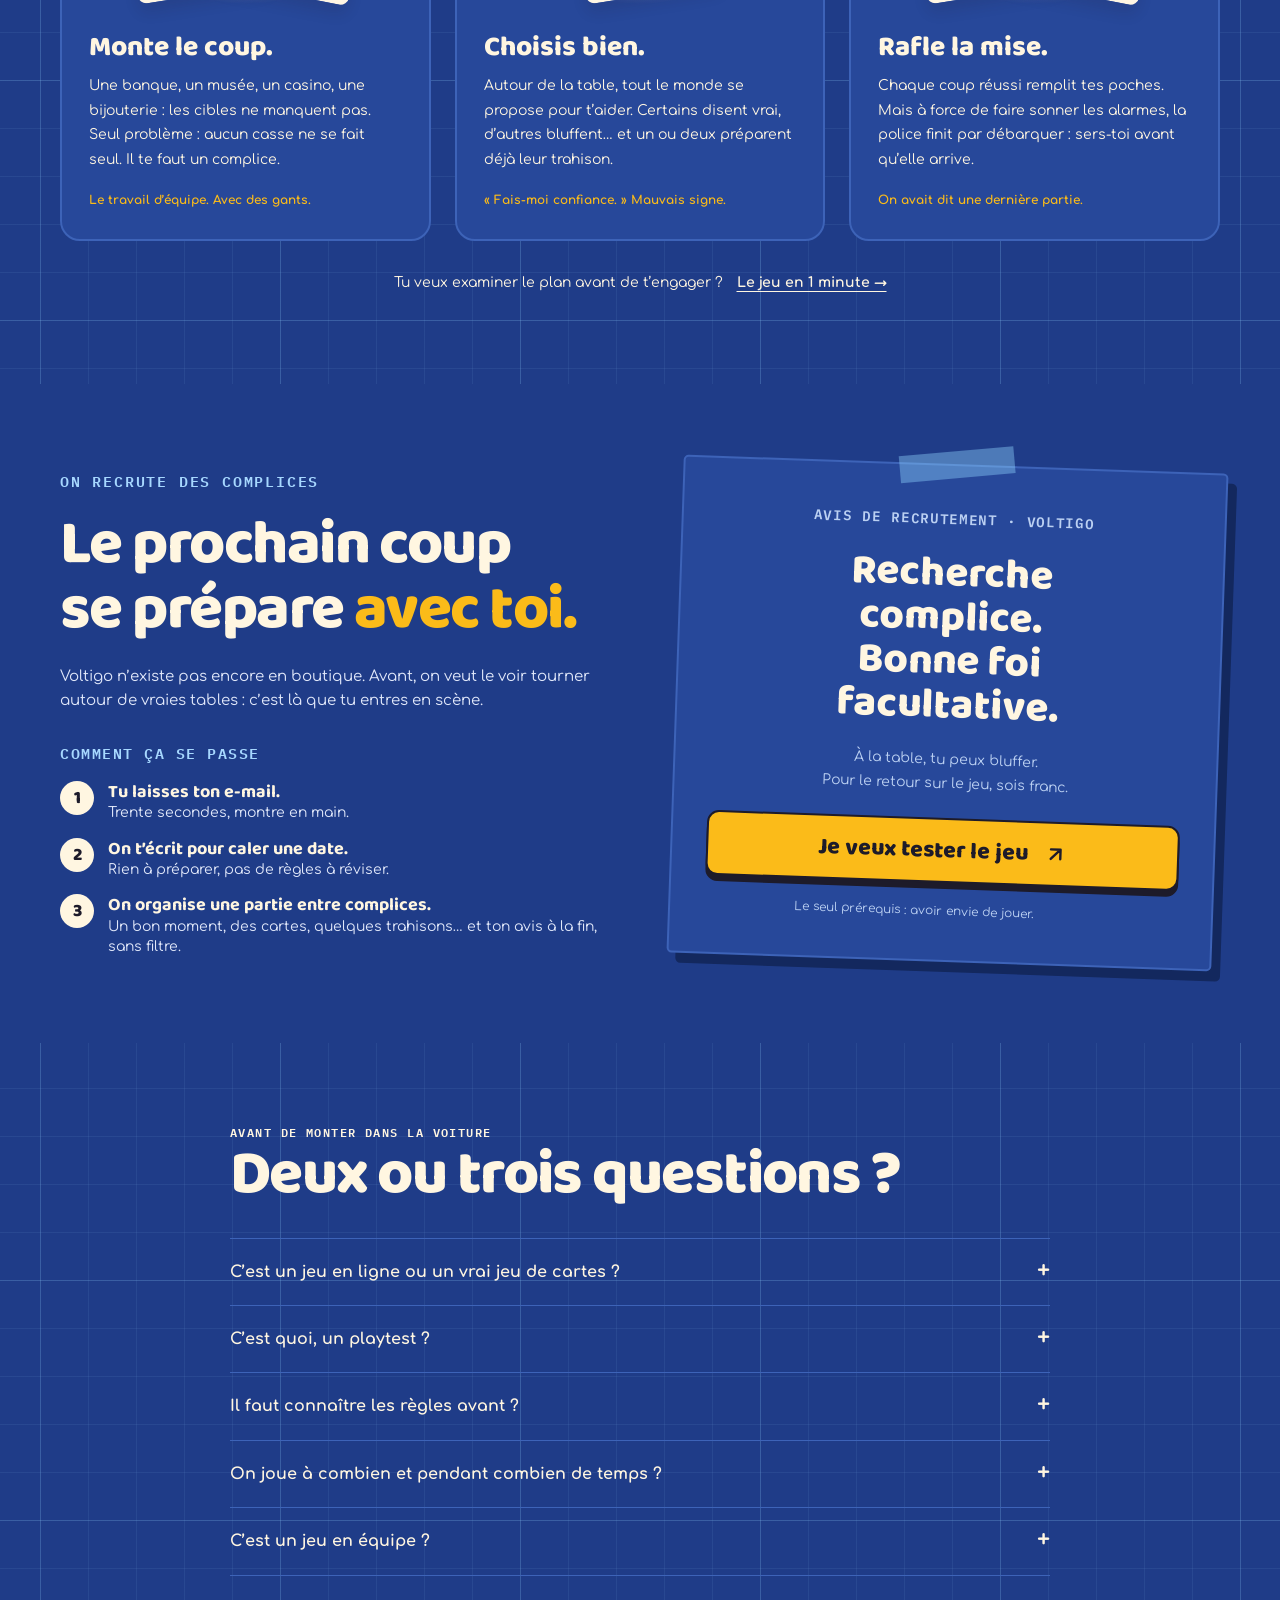
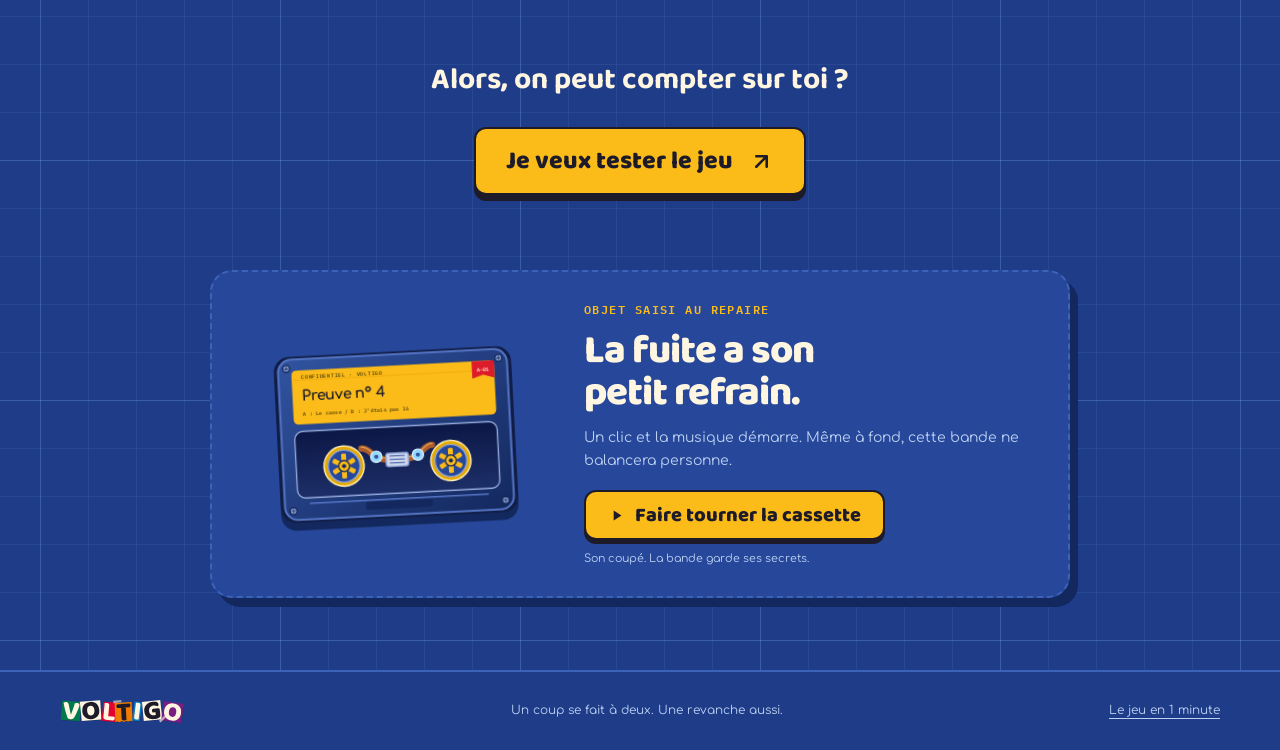
==== commit 493bd993: "Cards: rename the Bank cards, new stamp Key, retouched universals The Bank Key "La combinaison du co" ====
--- a/index.html
+++ b/index.html
@@ -28,7 +28,7 @@
 <section class="hero" aria-labelledby="hero-title">
 <svg class="footprints" viewBox="0 0 90 235" aria-hidden="true"><defs><g id="foot"><ellipse cx="8" cy="4" rx="4" ry="3.4"/><path d="M8 9C3 9 4 16 3 20C2 28 14 28 13 20C12 16 13 9 8 9Z"/></g></defs><use href="#foot" x="20" y="10"/><use href="#foot" x="50" y="46"/><use href="#foot" x="20" y="85"/><use href="#foot" x="50" y="123"/><use href="#foot" x="20" y="165"/><use href="#foot" x="50" y="202"/></svg>
 <div class="hero-copy"><p class="eyebrow">Jeu de cartes · Bluff · Complicités douteuses</p><h1 id="hero-title">Un coup se fait à deux.<span>La victoire,<br>beaucoup moins.</span></h1><p class="intro">Monte un casse. Choisis ton complice. Croise les doigts pour qu’il soit aussi honnête que toi.<br><strong>Enfin… un peu plus, de préférence.</strong></p><p class="what">Un jeu de cartes à jouer entre amis, autour d’une vraie table. Il n’existe pas encore en boutique : on cherche des joueurs pour le tester avant sa sortie.</p><a class="button" data-playtest href="inscription.html">Je veux tester le jeu <svg class="button-arrow" aria-hidden="true" focusable="false" viewBox="0 0 24 24"><path d="M7 17 17 7M7 7h10v10"/></svg></a><p class="micro">Trente secondes pour t’inscrire. On t’écrit pour caler la partie.</p><ul class="facts" aria-label="Le jeu en bref"><li><strong>3–6</strong>joueurs</li><li><strong>15–20</strong>minutes</li><li><strong>3 min</strong>pour les règles</li></ul></div>
-<div class="card-spread" aria-hidden="true"><img class="scattered c1" src="cartes/01-la-combinaison-du-coffre.webp" width="512" height="715" alt=""><img class="scattered c2" src="cartes/02-les-lingots.webp" width="512" height="715" alt=""><img class="scattered c3" src="cartes/09-traitre.webp" width="512" height="715" alt=""><img class="scattered c4" src="cartes/08-les-diamants.webp" width="512" height="715" alt=""></div>
+<div class="card-spread" aria-hidden="true"><img class="scattered c1" src="cartes/01-le-tampon-du-directeur.webp" width="512" height="715" alt=""><img class="scattered c2" src="cartes/02-le-coffre.webp" width="512" height="715" alt=""><img class="scattered c3" src="cartes/09-traitre.webp" width="512" height="715" alt=""><img class="scattered c4" src="cartes/08-les-diamants.webp" width="512" height="715" alt=""></div>
 </section>
 <div class="ticker">Quatre lieux à cambrioler <span>✦</span> Des complices à recruter <span>✦</span> Des amis à trahir</div>
 <section class="pitch shell" aria-labelledby="pitch-title"><svg class="footprints" viewBox="0 0 90 235" aria-hidden="true"><use href="#foot" x="20" y="10"/><use href="#foot" x="50" y="46"/><use href="#foot" x="20" y="85"/><use href="#foot" x="50" y="123"/><use href="#foot" x="20" y="165"/></svg><div class="section-top"><div><p class="eyebrow">Les cartes ne mentent pas. Les joueurs, si.</p><h2 id="pitch-title">De bons amis.<br>De mauvaises intentions.</h2></div><p>Pas besoin d’un casier judiciaire.<br>Une table, quelques complices et un air innocent suffisent.</p></div>
